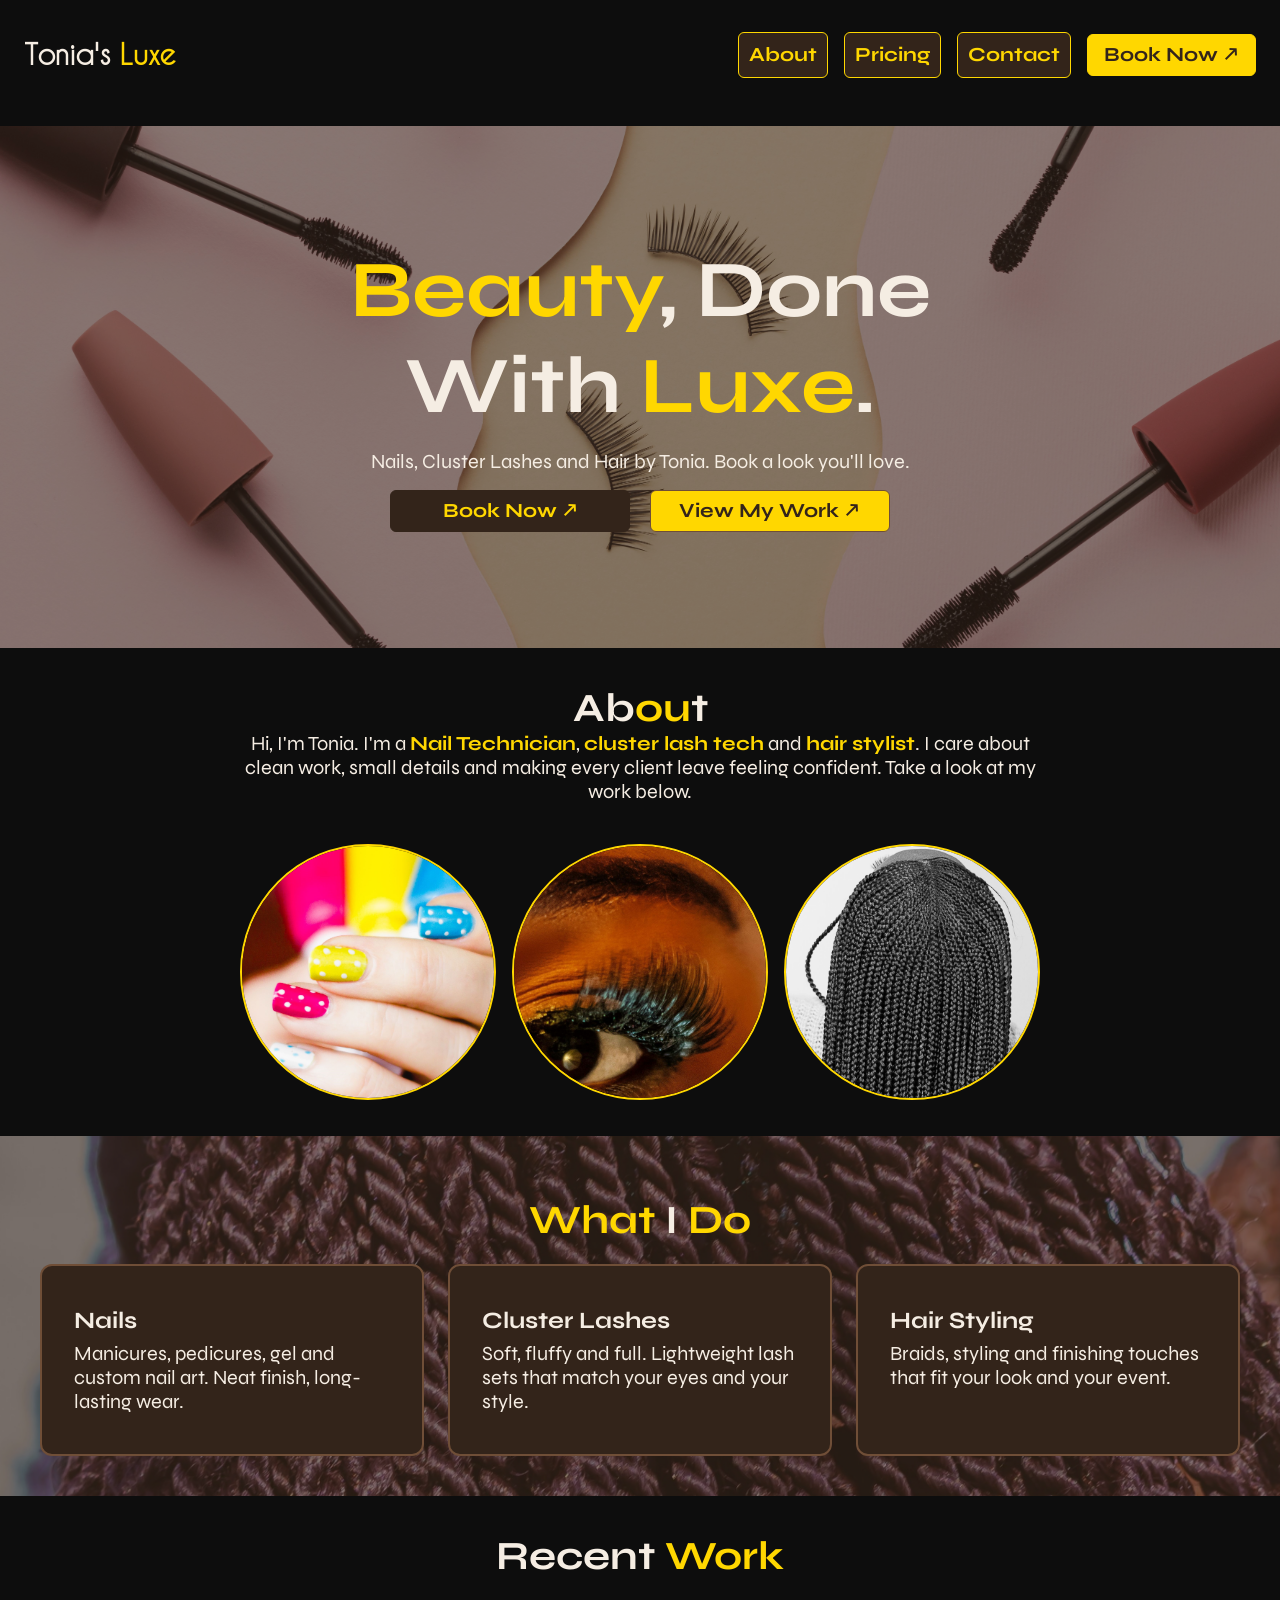
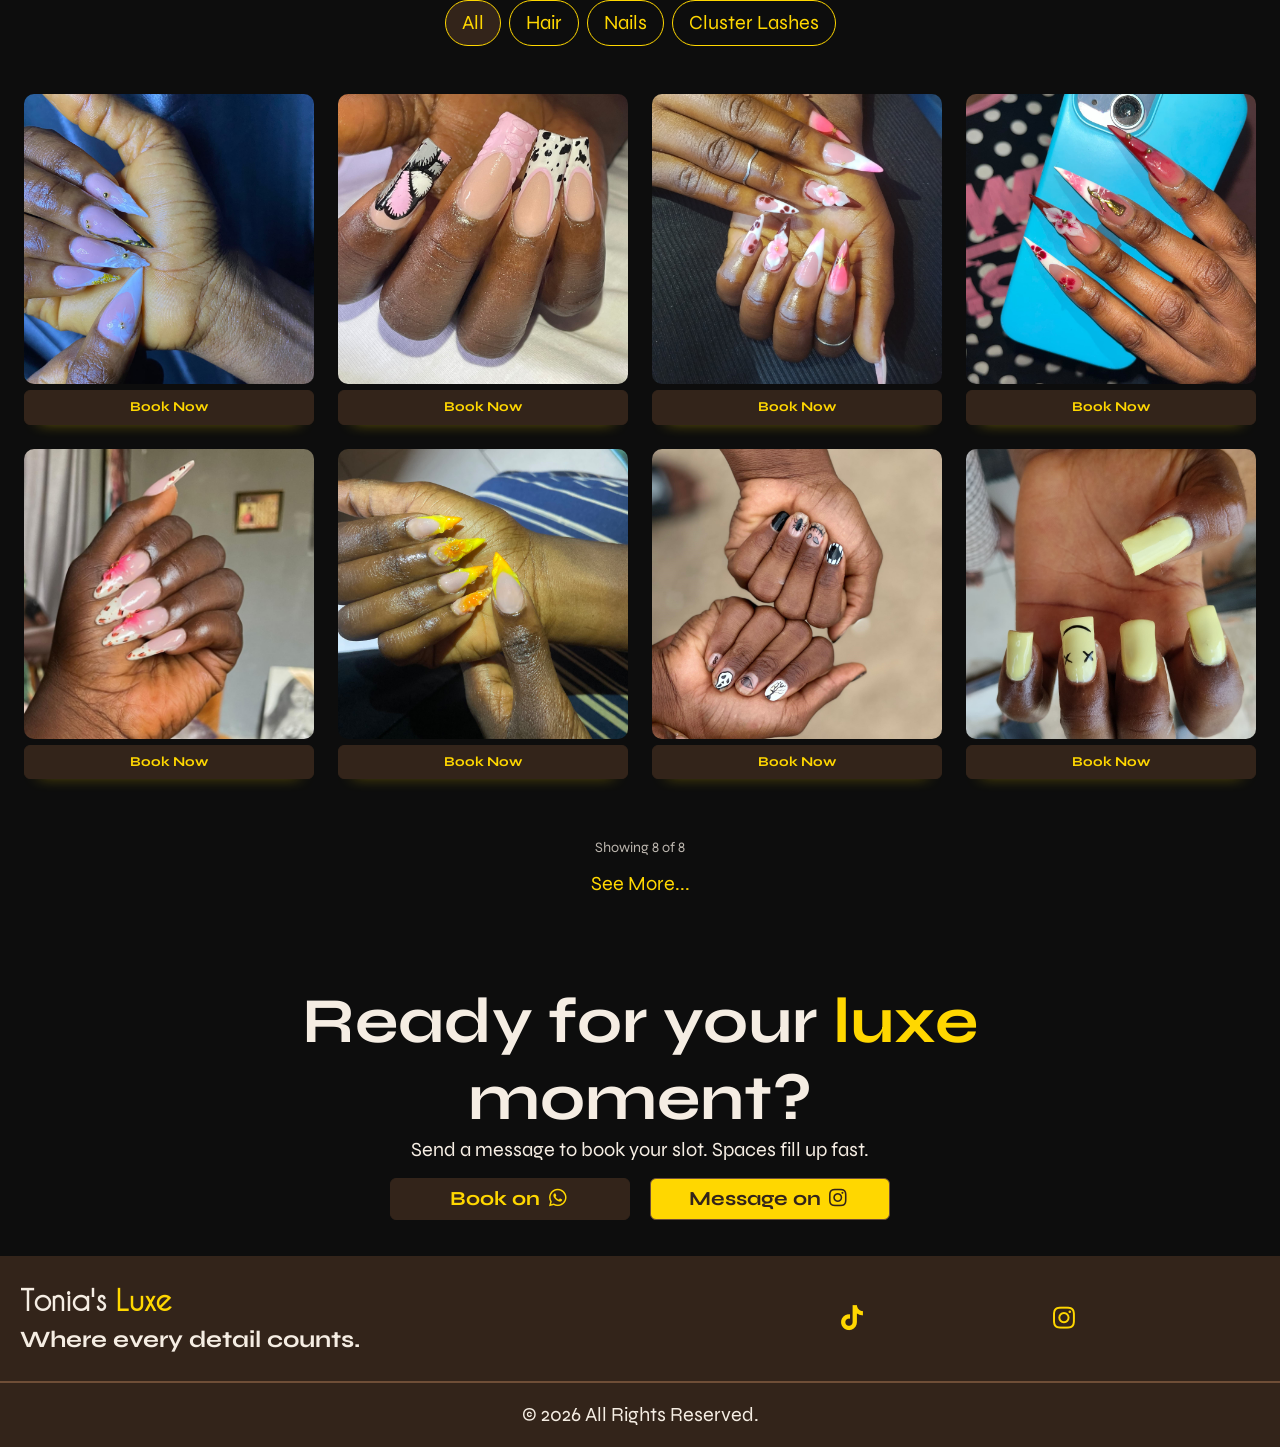
==== index.html @ 56f43c2e "initial commit" ====
<!doctype html>
<html lang="en">
  <head>
    <meta charset="UTF-8" />
    <meta name="viewport" content="width=device-width, initial-scale=1.0" />
    <meta
      name="description"
      content="Tonia's Luxe. Hair Stylist, Nail Tech and Cluster Lash Tech"
    />
    <meta
      name="keywords"
      content="Hair Salon, Nail Tech, Lash Tech, Hair Stylist"
    />
    <title>Tonia's Luxe | Home</title>
    <link rel="stylesheet" href="fontawesome/css/fontawesome.css" />
    <link rel="stylesheet" href="fontawesome/css/brands.css" />
    <link rel="stylesheet" href="fontawesome/css/solid.css" />
    <link rel="stylesheet" href="css/style.css" />
  </head>
  <body>
    <header>
      <div class="logo">
        <span class="tit">Tonia's </span><span class="gold">Luxe</span>
      </div>

      <nav id="primaryNav">
        <ul>
          <li>
            <a href="#about">About</a>
          </li>
          <li>
            <a
              href="https://wa.me/2349064681261?text=Hello%20I'd%20like%20to%20your%20pricing"
              >Pricing</a
            >
          </li>
          <li>
            <a href="#booking">Contact</a>
          </li>
        </ul>

        <div class="header-cta">
          <a
            href="https://wa.me/2349064681261?text=Hello%20I'd%20like%20to%20your%20pricing"
            class="header-btn"
            >Book Now &UpperRightArrow;</a
          >
        </div>
      </nav>

      <div class="menu">
        <button id="menuToggle">
          <i id="iconToggle" class="fa-solid fa-bars"></i>
        </button>
      </div>
    </header>

    <main>
      <section class="hero">
        <div class="wrapper">
          <h1>
            <span class="gold">Beauty</span>, Done With
            <span class="gold">Luxe</span>.
          </h1>
          <p>
            Nails, Cluster Lashes and Hair by Tonia. Book a look you'll love.
          </p>

          <div class="cta">
            <a
              href="https://wa.me/2349064681261?text=Hello%20I'd%20like%20to%20your%20pricing"
              class="btn"
              >Book Now &UpperRightArrow;</a
            >
            <a href="work.html" class="btn-2">View My Work &UpperRightArrow;</a>
          </div>
        </div>
        <!-- 
        <div class="wrapper">
          <div class="samples">
            <div class="wrapper">
              <div class="sample-grid">
                <div class="sample">
                  <img
                    src="images/pexels-locrifa-33841318-7066258-----.jpg"
                    alt=""
                  />
                </div>

                <div class="sample">
                  <img
                    src="images/proper-quality-shandis-mDUxgP2nGEI-unsplash(1)(1).jpg"
                    alt=""
                  />
                </div>

                <div class="sample">
                  <img
                    src="images/j-morgan-yWcWeMGVPjk-unsplash(1).jpg"
                    alt=""
                  />
                </div>
              </div>
            </div>
          </div> 
          
          -->
      </section>

      <section class="about" id="about">
        <div class="wrapper">
          <div class="text-center">
            <h2>Ab<span class="gold">ou</span>t</h2>
            <p>
              Hi, I'm Tonia. I'm a
              <span class="gold bold">Nail Technician</span>,
              <span class="gold bold">cluster lash tech</span> and
              <span class="gold bold">hair stylist</span>. I care about clean
              work, small details and making every client leave feeling
              confident. Take a look at my work below.
            </p>
          </div>
        </div>

        <div class="samples">
          <div class="wrapper">
            <div class="sample-grid">
              <div class="sample">
                <img
                  src="images/pexels-locrifa-33841318-7066258-----.jpg"
                  alt=""
                />
              </div>

              <div class="sample">
                <img
                  src="images/proper-quality-shandis-mDUxgP2nGEI-unsplash(1)(1).jpg"
                  alt=""
                />
              </div>

              <div class="sample">
                <img src="images/j-morgan-yWcWeMGVPjk-unsplash(1).jpg" alt="" />
              </div>
            </div>
          </div>
        </div>
      </section>

      <section class="services-section">
        <div class="wrapper">
          <div class="text-center">
            <h2>
              <span class="gold">What</span> I <span class="gold">Do</span>
            </h2>
          </div>
        </div>

        <div class="service">
          <div class="services">
            <h3>Nails</h3>
            <p>
              Manicures, pedicures, gel and custom nail art. Neat finish,
              long-lasting wear.
            </p>
          </div>

          <div class="services">
            <h3>Cluster Lashes</h3>
            <p>
              Soft, fluffy and full. Lightweight lash sets that match your eyes
              and your style.
            </p>
          </div>

          <div class="services">
            <h3>Hair Styling</h3>
            <p>
              Braids, styling and finishing touches that fit your look and your
              event.
            </p>
          </div>
        </div>
      </section>

      <section class="portfolio">
        <div class="wrapper">
          <div class="text-center">
            <h2>Recent <span class="gold">Work</span></h2>
          </div>
        </div>

        <div class="work">
          <div class="filters">
            <button class="active" data-filter="all">All</button>
            <button data-filter="hair">Hair</button>
            <button data-filter="nails">Nails</button>
            <button data-filter="lash">Cluster Lashes</button>
          </div>

          <div class="tab-grid">
            <figure data-category="hair">
              <img
                alt="clear cut nail styling"
                loading="lazy"
                src="./images/work/1.jpg"
              />
              <figcaption>
                <a
                  class="btn"
                  href="https://wa.me/2349064681261?text=Hello%20I%20want%20this%20style"
                  >Book Now</a
                >
              </figcaption>
            </figure>

            <figure data-category="nails">
              <img
                alt="image is loading"
                loading="lazy"
                src="./images/work/2.jpg"
              />
              <figcaption>
                <a
                  class="btn"
                  href="https://wa.me/2349064681261?text=Hello%20I%20want%20this%20style"
                  >Book Now</a
                >
              </figcaption>
            </figure>

            <figure data-category="lash">
              <img alt="nail tech" loading="lazy" src="./images/work/3.jpg" />
              <figcaption>
                <a
                  class="btn"
                  href="https://wa.me/2349064681261?text=Hello%20I%20want%20this%20style"
                  >Book Now</a
                >
              </figcaption>
            </figure>

            <figure data-category="hair nails">
              <img alt="nail" loading="lazy" src="./images/work/4.jpg" />
              <figcaption>
                <a
                  class="btn"
                  href="https://wa.me/2349064681261?text=Hello%20I%20want%20this%20style"
                  >Book Now</a
                >
              </figcaption>
            </figure>

            <figure data-category="hair">
              <img alt="nails" loading="lazy" src="./images/work/5.jpg" />
              <figcaption>
                <a
                  class="btn"
                  href="https://wa.me/2349064681261?text=Hello%20I%20want%20this%20style"
                  >Book Now</a
                >
              </figcaption>
            </figure>

            <figure data-category="nails">
              <img alt="nails" loading="lazy" src="./images/work/6.jpg" />
              <figcaption>
                <a
                  class="btn"
                  href="https://wa.me/2349064681261?text=Hello%20I%20want%20this%20style"
                  >Book Now</a
                >
              </figcaption>
            </figure>

            <figure data-category="lash">
              <img alt="nails" loading="lazy" src="./images/work/7.jpg" />
              <figcaption>
                <a
                  class="btn"
                  href="https://wa.me/2349064681261?text=Hello%20I%20want%20this%20style"
                  >Book Now</a
                >
              </figcaption>
            </figure>

            <figure data-category="lash nails">
              <img alt="nails" loading="lazy" src="./images/work/8.jpg" />
              <figcaption>
                <a
                  class="btn"
                  href="https://wa.me/2349064681261?text=Hello%20I%20want%20this%20style"
                  >Book Now</a
                >
              </figcaption>
            </figure>
          </div>

          <div class="wrapper">
            <div class="text-center">
              <p id="count"></p>
              <div class="header-cta">
                <a href="work.html" class="see-more">See More...</a>
              </div>
            </div>
          </div>
        </div>
      </section>

      <section class="booking" id="booking">
        <div class="wrapper">
          <div class="text-center">
            <h2>Ready for your <span class="gold">luxe</span> moment?</h2>
            <p>Send a message to book your slot. Spaces fill up fast.</p>
          </div>

          <div class="cta">
            <a
              href="https://wa.me/2349064681261?text=Hello%20I'd%20like%20to%20your%20pricing"
              class="btn"
              >Book on <i class="fa-brands fa-whatsapp"></i
            ></a>
            <a href="https://www.instagram.com/tonialuke111" class="btn-2"
              >Message on <i class="fa-brands fa-instagram"></i
            ></a>
          </div>
        </div>
      </section>
    </main>

    <footer>
      <div class="footer-div">
        <div class="footer-header">
          <div class="logo">Tonia's <span class="gold">Luxe</span></div>
          <h3>Where every detail counts.</h3>
        </div>

        <div class="socials">
          <ul>
            <li>
              <a href="https://vm.tiktok.com/ZS9UBJeCFP81C-ki1kR/">
                <i class="fa-brands fa-tiktok"></i>
              </a>
            </li>
            <li>
              <a href="https://www.instagram.com/tonialuke111">
                <i class="fa-brands fa-instagram"></i>
              </a>
            </li>
          </ul>
        </div>
      </div>

      <div class="copy">
        <p>&copy; 2026 All Rights Reserved.</p>

        <!-- <p>Built by <a href="https://brandme.com.ng">BrandME</a></p> -->
      </div>
    </footer>

    <script src="./js/main.js"></script>
  </body>
</html>
---- fontawesome/css/brands.css ----
/*!
 * Font Awesome Free 7.2.0 by @fontawesome - https://fontawesome.com
 * License - https://fontawesome.com/license/free (Icons: CC BY 4.0, Fonts: SIL OFL 1.1, Code: MIT License)
 * Copyright 2026 Fonticons, Inc.
 */
:root, :host {
  --fa-family-brands: 'Font Awesome 7 Brands';
  --fa-font-brands: normal 400 1em/1 var(--fa-family-brands);
}

@font-face {
  font-family: "Font Awesome 7 Brands";
  font-style: normal;
  font-weight: 400;
  font-display: block;
  src: url("../webfonts/fa-brands-400.woff2");
}
.fab,
.fa-brands,
.fa-classic.fa-brands {
  --fa-family: var(--fa-family-brands);
  --fa-style: 400;
}

.fa-firefox-browser {
  --fa: "\e007";
}

.fa-ideal {
  --fa: "\e013";
}

.fa-microblog {
  --fa: "\e01a";
}

.fa-square-pied-piper {
  --fa: "\e01e";
}

.fa-pied-piper-square {
  --fa: "\e01e";
}

.fa-unity {
  --fa: "\e049";
}

.fa-dailymotion {
  --fa: "\e052";
}

.fa-square-instagram {
  --fa: "\e055";
}

.fa-instagram-square {
  --fa: "\e055";
}

.fa-mixer {
  --fa: "\e056";
}

.fa-shopify {
  --fa: "\e057";
}

.fa-deezer {
  --fa: "\e077";
}

.fa-edge-legacy {
  --fa: "\e078";
}

.fa-google-pay {
  --fa: "\e079";
}

.fa-rust {
  --fa: "\e07a";
}

.fa-tiktok {
  --fa: "\e07b";
}

.fa-unsplash {
  --fa: "\e07c";
}

.fa-cloudflare {
  --fa: "\e07d";
}

.fa-guilded {
  --fa: "\e07e";
}

.fa-hive {
  --fa: "\e07f";
}

.fa-42-group {
  --fa: "\e080";
}

.fa-innosoft {
  --fa: "\e080";
}

.fa-instalod {
  --fa: "\e081";
}

.fa-octopus-deploy {
  --fa: "\e082";
}

.fa-perbyte {
  --fa: "\e083";
}

.fa-uncharted {
  --fa: "\e084";
}

.fa-watchman-monitoring {
  --fa: "\e087";
}

.fa-wodu {
  --fa: "\e088";
}

.fa-wirsindhandwerk {
  --fa: "\e2d0";
}

.fa-wsh {
  --fa: "\e2d0";
}

.fa-bots {
  --fa: "\e340";
}

.fa-cmplid {
  --fa: "\e360";
}

.fa-bilibili {
  --fa: "\e3d9";
}

.fa-golang {
  --fa: "\e40f";
}

.fa-pix {
  --fa: "\e43a";
}

.fa-sitrox {
  --fa: "\e44a";
}

.fa-hashnode {
  --fa: "\e499";
}

.fa-meta {
  --fa: "\e49b";
}

.fa-padlet {
  --fa: "\e4a0";
}

.fa-nfc-directional {
  --fa: "\e530";
}

.fa-nfc-symbol {
  --fa: "\e531";
}

.fa-screenpal {
  --fa: "\e570";
}

.fa-space-awesome {
  --fa: "\e5ac";
}

.fa-square-font-awesome {
  --fa: "\e5ad";
}

.fa-square-gitlab {
  --fa: "\e5ae";
}

.fa-gitlab-square {
  --fa: "\e5ae";
}

.fa-odysee {
  --fa: "\e5c6";
}

.fa-stubber {
  --fa: "\e5c7";
}

.fa-debian {
  --fa: "\e60b";
}

.fa-shoelace {
  --fa: "\e60c";
}

.fa-threads {
  --fa: "\e618";
}

.fa-square-threads {
  --fa: "\e619";
}

.fa-square-x-twitter {
  --fa: "\e61a";
}

.fa-x-twitter {
  --fa: "\e61b";
}

.fa-opensuse {
  --fa: "\e62b";
}

.fa-letterboxd {
  --fa: "\e62d";
}

.fa-square-letterboxd {
  --fa: "\e62e";
}

.fa-mintbit {
  --fa: "\e62f";
}

.fa-google-scholar {
  --fa: "\e63b";
}

.fa-brave {
  --fa: "\e63c";
}

.fa-brave-reverse {
  --fa: "\e63d";
}

.fa-pixiv {
  --fa: "\e640";
}

.fa-upwork {
  --fa: "\e641";
}

.fa-webflow {
  --fa: "\e65c";
}

.fa-signal-messenger {
  --fa: "\e663";
}

.fa-bluesky {
  --fa: "\e671";
}

.fa-jxl {
  --fa: "\e67b";
}

.fa-square-upwork {
  --fa: "\e67c";
}

.fa-web-awesome {
  --fa: "\e682";
}

.fa-square-web-awesome {
  --fa: "\e683";
}

.fa-square-web-awesome-stroke {
  --fa: "\e684";
}

.fa-dart-lang {
  --fa: "\e693";
}

.fa-flutter {
  --fa: "\e694";
}

.fa-files-pinwheel {
  --fa: "\e69f";
}

.fa-css {
  --fa: "\e6a2";
}

.fa-square-bluesky {
  --fa: "\e6a3";
}

.fa-openai {
  --fa: "\e7cf";
}

.fa-square-linkedin {
  --fa: "\e7d0";
}

.fa-cash-app {
  --fa: "\e7d4";
}

.fa-disqus {
  --fa: "\e7d5";
}

.fa-eleventy {
  --fa: "\e7d6";
}

.fa-11ty {
  --fa: "\e7d6";
}

.fa-kakao-talk {
  --fa: "\e7d7";
}

.fa-linktree {
  --fa: "\e7d8";
}

.fa-notion {
  --fa: "\e7d9";
}

.fa-pandora {
  --fa: "\e7da";
}

.fa-pixelfed {
  --fa: "\e7db";
}

.fa-tidal {
  --fa: "\e7dc";
}

.fa-vsco {
  --fa: "\e7dd";
}

.fa-w3c {
  --fa: "\e7de";
}

.fa-lumon {
  --fa: "\e7e2";
}

.fa-lumon-drop {
  --fa: "\e7e3";
}

.fa-square-figma {
  --fa: "\e7e4";
}

.fa-tex {
  --fa: "\e7ff";
}

.fa-duolingo {
  --fa: "\e812";
}

.fa-supportnow {
  --fa: "\e833";
}

.fa-tor-browser {
  --fa: "\e838";
}

.fa-typescript {
  --fa: "\e840";
}

.fa-square-deskpro {
  --fa: "\e844";
}

.fa-circle-zulip {
  --fa: "\e851";
}

.fa-julia {
  --fa: "\e852";
}

.fa-zulip {
  --fa: "\e853";
}

.fa-unison {
  --fa: "\e854";
}

.fa-board-game-geek {
  --fa: "\e855";
}

.fa-bgg {
  --fa: "\e855";
}

.fa-ko-fi {
  --fa: "\e856";
}

.fa-kubernetes {
  --fa: "\e857";
}

.fa-postgresql {
  --fa: "\e858";
}

.fa-scaleway {
  --fa: "\e859";
}

.fa-venmo {
  --fa: "\e85a";
}

.fa-venmo-v {
  --fa: "\e85b";
}

.fa-unreal-engine {
  --fa: "\e85c";
}

.fa-globaleaks {
  --fa: "\e85d";
}

.fa-solana {
  --fa: "\e85e";
}

.fa-threema {
  --fa: "\e85f";
}

.fa-forgejo {
  --fa: "\e860";
}

.fa-claude {
  --fa: "\e861";
}

.fa-gitee {
  --fa: "\e863";
}

.fa-xmpp {
  --fa: "\e864";
}

.fa-fediverse {
  --fa: "\e865";
}

.fa-tailwind-css {
  --fa: "\e866";
}

.fa-arch-linux {
  --fa: "\e867";
}

.fa-svelte {
  --fa: "\e868";
}

.fa-hugging-face {
  --fa: "\e869";
}

.fa-leetcode {
  --fa: "\e86a";
}

.fa-openstreetmap {
  --fa: "\e86b";
}

.fa-ultralytics {
  --fa: "\e86d";
}

.fa-ultralytics-hub {
  --fa: "\e86e";
}

.fa-ultralytics-yolo {
  --fa: "\e86f";
}

.fa-obsidian {
  --fa: "\e879";
}

.fa-zoom {
  --fa: "\e87b";
}

.fa-vim {
  --fa: "\e88a";
}

.fa-symfonycasts {
  --fa: "\e8ab";
}

.fa-square-twitter {
  --fa: "\f081";
}

.fa-twitter-square {
  --fa: "\f081";
}

.fa-square-facebook {
  --fa: "\f082";
}

.fa-facebook-square {
  --fa: "\f082";
}

.fa-linkedin {
  --fa: "\f08c";
}

.fa-square-github {
  --fa: "\f092";
}

.fa-github-square {
  --fa: "\f092";
}

.fa-twitter {
  --fa: "\f099";
}

.fa-facebook {
  --fa: "\f09a";
}

.fa-github {
  --fa: "\f09b";
}

.fa-pinterest {
  --fa: "\f0d2";
}

.fa-square-pinterest {
  --fa: "\f0d3";
}

.fa-pinterest-square {
  --fa: "\f0d3";
}

.fa-square-google-plus {
  --fa: "\f0d4";
}

.fa-google-plus-square {
  --fa: "\f0d4";
}

.fa-google-plus-g {
  --fa: "\f0d5";
}

.fa-linkedin-in {
  --fa: "\f0e1";
}

.fa-github-alt {
  --fa: "\f113";
}

.fa-maxcdn {
  --fa: "\f136";
}

.fa-html5 {
  --fa: "\f13b";
}

.fa-css3 {
  --fa: "\f13c";
}

.fa-btc {
  --fa: "\f15a";
}

.fa-youtube {
  --fa: "\f167";
}

.fa-xing {
  --fa: "\f168";
}

.fa-square-xing {
  --fa: "\f169";
}

.fa-xing-square {
  --fa: "\f169";
}

.fa-dropbox {
  --fa: "\f16b";
}

.fa-stack-overflow {
  --fa: "\f16c";
}

.fa-instagram {
  --fa: "\f16d";
}

.fa-flickr {
  --fa: "\f16e";
}

.fa-adn {
  --fa: "\f170";
}

.fa-bitbucket {
  --fa: "\f171";
}

.fa-tumblr {
  --fa: "\f173";
}

.fa-square-tumblr {
  --fa: "\f174";
}

.fa-tumblr-square {
  --fa: "\f174";
}

.fa-apple {
  --fa: "\f179";
}

.fa-windows {
  --fa: "\f17a";
}

.fa-android {
  --fa: "\f17b";
}

.fa-linux {
  --fa: "\f17c";
}

.fa-dribbble {
  --fa: "\f17d";
}

.fa-skype {
  --fa: "\f17e";
}

.fa-foursquare {
  --fa: "\f180";
}

.fa-trello {
  --fa: "\f181";
}

.fa-gratipay {
  --fa: "\f184";
}

.fa-vk {
  --fa: "\f189";
}

.fa-weibo {
  --fa: "\f18a";
}

.fa-renren {
  --fa: "\f18b";
}

.fa-pagelines {
  --fa: "\f18c";
}

.fa-stack-exchange {
  --fa: "\f18d";
}

.fa-square-vimeo {
  --fa: "\f194";
}

.fa-vimeo-square {
  --fa: "\f194";
}

.fa-slack {
  --fa: "\f198";
}

.fa-slack-hash {
  --fa: "\f198";
}

.fa-wordpress {
  --fa: "\f19a";
}

.fa-openid {
  --fa: "\f19b";
}

.fa-yahoo {
  --fa: "\f19e";
}

.fa-google {
  --fa: "\f1a0";
}

.fa-reddit {
  --fa: "\f1a1";
}

.fa-square-reddit {
  --fa: "\f1a2";
}

.fa-reddit-square {
  --fa: "\f1a2";
}

.fa-stumbleupon-circle {
  --fa: "\f1a3";
}

.fa-stumbleupon {
  --fa: "\f1a4";
}

.fa-delicious {
  --fa: "\f1a5";
}

.fa-digg {
  --fa: "\f1a6";
}

.fa-pied-piper-pp {
  --fa: "\f1a7";
}

.fa-pied-piper-alt {
  --fa: "\f1a8";
}

.fa-drupal {
  --fa: "\f1a9";
}

.fa-joomla {
  --fa: "\f1aa";
}

.fa-behance {
  --fa: "\f1b4";
}

.fa-square-behance {
  --fa: "\f1b5";
}

.fa-behance-square {
  --fa: "\f1b5";
}

.fa-steam {
  --fa: "\f1b6";
}

.fa-square-steam {
  --fa: "\f1b7";
}

.fa-steam-square {
  --fa: "\f1b7";
}

.fa-spotify {
  --fa: "\f1bc";
}

.fa-deviantart {
  --fa: "\f1bd";
}

.fa-soundcloud {
  --fa: "\f1be";
}

.fa-vine {
  --fa: "\f1ca";
}

.fa-codepen {
  --fa: "\f1cb";
}

.fa-jsfiddle {
  --fa: "\f1cc";
}

.fa-rebel {
  --fa: "\f1d0";
}

.fa-empire {
  --fa: "\f1d1";
}

.fa-square-git {
  --fa: "\f1d2";
}

.fa-git-square {
  --fa: "\f1d2";
}

.fa-git {
  --fa: "\f1d3";
}

.fa-hacker-news {
  --fa: "\f1d4";
}

.fa-tencent-weibo {
  --fa: "\f1d5";
}

.fa-qq {
  --fa: "\f1d6";
}

.fa-weixin {
  --fa: "\f1d7";
}

.fa-slideshare {
  --fa: "\f1e7";
}

.fa-twitch {
  --fa: "\f1e8";
}

.fa-yelp {
  --fa: "\f1e9";
}

.fa-paypal {
  --fa: "\f1ed";
}

.fa-google-wallet {
  --fa: "\f1ee";
}

.fa-cc-visa {
  --fa: "\f1f0";
}

.fa-cc-mastercard {
  --fa: "\f1f1";
}

.fa-cc-discover {
  --fa: "\f1f2";
}

.fa-cc-amex {
  --fa: "\f1f3";
}

.fa-cc-paypal {
  --fa: "\f1f4";
}

.fa-cc-stripe {
  --fa: "\f1f5";
}

.fa-lastfm {
  --fa: "\f202";
}

.fa-square-lastfm {
  --fa: "\f203";
}

.fa-lastfm-square {
  --fa: "\f203";
}

.fa-ioxhost {
  --fa: "\f208";
}

.fa-angellist {
  --fa: "\f209";
}

.fa-buysellads {
  --fa: "\f20d";
}

.fa-connectdevelop {
  --fa: "\f20e";
}

.fa-dashcube {
  --fa: "\f210";
}

.fa-forumbee {
  --fa: "\f211";
}

.fa-leanpub {
  --fa: "\f212";
}

.fa-sellsy {
  --fa: "\f213";
}

.fa-shirtsinbulk {
  --fa: "\f214";
}

.fa-simplybuilt {
  --fa: "\f215";
}

.fa-skyatlas {
  --fa: "\f216";
}

.fa-pinterest-p {
  --fa: "\f231";
}

.fa-whatsapp {
  --fa: "\f232";
}

.fa-viacoin {
  --fa: "\f237";
}

.fa-medium {
  --fa: "\f23a";
}

.fa-medium-m {
  --fa: "\f23a";
}

.fa-y-combinator {
  --fa: "\f23b";
}

.fa-optin-monster {
  --fa: "\f23c";
}

.fa-opencart {
  --fa: "\f23d";
}

.fa-expeditedssl {
  --fa: "\f23e";
}

.fa-cc-jcb {
  --fa: "\f24b";
}

.fa-cc-diners-club {
  --fa: "\f24c";
}

.fa-creative-commons {
  --fa: "\f25e";
}

.fa-gg {
  --fa: "\f260";
}

.fa-gg-circle {
  --fa: "\f261";
}

.fa-odnoklassniki {
  --fa: "\f263";
}

.fa-square-odnoklassniki {
  --fa: "\f264";
}

.fa-odnoklassniki-square {
  --fa: "\f264";
}

.fa-get-pocket {
  --fa: "\f265";
}

.fa-wikipedia-w {
  --fa: "\f266";
}

.fa-safari {
  --fa: "\f267";
}

.fa-chrome {
  --fa: "\f268";
}

.fa-firefox {
  --fa: "\f269";
}

.fa-opera {
  --fa: "\f26a";
}

.fa-internet-explorer {
  --fa: "\f26b";
}

.fa-contao {
  --fa: "\f26d";
}

.fa-500px {
  --fa: "\f26e";
}

.fa-amazon {
  --fa: "\f270";
}

.fa-houzz {
  --fa: "\f27c";
}

.fa-vimeo-v {
  --fa: "\f27d";
}

.fa-black-tie {
  --fa: "\f27e";
}

.fa-fonticons {
  --fa: "\f280";
}

.fa-reddit-alien {
  --fa: "\f281";
}

.fa-edge {
  --fa: "\f282";
}

.fa-codiepie {
  --fa: "\f284";
}

.fa-modx {
  --fa: "\f285";
}

.fa-fort-awesome {
  --fa: "\f286";
}

.fa-usb {
  --fa: "\f287";
}

.fa-product-hunt {
  --fa: "\f288";
}

.fa-mixcloud {
  --fa: "\f289";
}

.fa-scribd {
  --fa: "\f28a";
}

.fa-bluetooth {
  --fa: "\f293";
}

.fa-bluetooth-b {
  --fa: "\f294";
}

.fa-gitlab {
  --fa: "\f296";
}

.fa-wpbeginner {
  --fa: "\f297";
}

.fa-wpforms {
  --fa: "\f298";
}

.fa-envira {
  --fa: "\f299";
}

.fa-glide {
  --fa: "\f2a5";
}

.fa-glide-g {
  --fa: "\f2a6";
}

.fa-viadeo {
  --fa: "\f2a9";
}

.fa-square-viadeo {
  --fa: "\f2aa";
}

.fa-viadeo-square {
  --fa: "\f2aa";
}

.fa-snapchat {
  --fa: "\f2ab";
}

.fa-snapchat-ghost {
  --fa: "\f2ab";
}

.fa-square-snapchat {
  --fa: "\f2ad";
}

.fa-snapchat-square {
  --fa: "\f2ad";
}

.fa-pied-piper {
  --fa: "\f2ae";
}

.fa-first-order {
  --fa: "\f2b0";
}

.fa-yoast {
  --fa: "\f2b1";
}

.fa-themeisle {
  --fa: "\f2b2";
}

.fa-google-plus {
  --fa: "\f2b3";
}

.fa-font-awesome {
  --fa: "\f2b4";
}

.fa-font-awesome-flag {
  --fa: "\f2b4";
}

.fa-font-awesome-logo-full {
  --fa: "\f2b4";
}

.fa-linode {
  --fa: "\f2b8";
}

.fa-quora {
  --fa: "\f2c4";
}

.fa-free-code-camp {
  --fa: "\f2c5";
}

.fa-telegram {
  --fa: "\f2c6";
}

.fa-telegram-plane {
  --fa: "\f2c6";
}

.fa-bandcamp {
  --fa: "\f2d5";
}

.fa-grav {
  --fa: "\f2d6";
}

.fa-etsy {
  --fa: "\f2d7";
}

.fa-imdb {
  --fa: "\f2d8";
}

.fa-ravelry {
  --fa: "\f2d9";
}

.fa-sellcast {
  --fa: "\f2da";
}

.fa-superpowers {
  --fa: "\f2dd";
}

.fa-wpexplorer {
  --fa: "\f2de";
}

.fa-meetup {
  --fa: "\f2e0";
}

.fa-square-font-awesome-stroke {
  --fa: "\f35c";
}

.fa-font-awesome-alt {
  --fa: "\f35c";
}

.fa-accessible-icon {
  --fa: "\f368";
}

.fa-accusoft {
  --fa: "\f369";
}

.fa-adversal {
  --fa: "\f36a";
}

.fa-affiliatetheme {
  --fa: "\f36b";
}

.fa-algolia {
  --fa: "\f36c";
}

.fa-amilia {
  --fa: "\f36d";
}

.fa-angrycreative {
  --fa: "\f36e";
}

.fa-app-store {
  --fa: "\f36f";
}

.fa-app-store-ios {
  --fa: "\f370";
}

.fa-apper {
  --fa: "\f371";
}

.fa-asymmetrik {
  --fa: "\f372";
}

.fa-audible {
  --fa: "\f373";
}

.fa-avianex {
  --fa: "\f374";
}

.fa-aws {
  --fa: "\f375";
}

.fa-bimobject {
  --fa: "\f378";
}

.fa-bitcoin {
  --fa: "\f379";
}

.fa-bity {
  --fa: "\f37a";
}

.fa-blackberry {
  --fa: "\f37b";
}

.fa-blogger {
  --fa: "\f37c";
}

.fa-blogger-b {
  --fa: "\f37d";
}

.fa-buromobelexperte {
  --fa: "\f37f";
}

.fa-centercode {
  --fa: "\f380";
}

.fa-cloudscale {
  --fa: "\f383";
}

.fa-cloudsmith {
  --fa: "\f384";
}

.fa-cloudversify {
  --fa: "\f385";
}

.fa-cpanel {
  --fa: "\f388";
}

.fa-css3-alt {
  --fa: "\f38b";
}

.fa-cuttlefish {
  --fa: "\f38c";
}

.fa-d-and-d {
  --fa: "\f38d";
}

.fa-deploydog {
  --fa: "\f38e";
}

.fa-deskpro {
  --fa: "\f38f";
}

.fa-digital-ocean {
  --fa: "\f391";
}

.fa-discord {
  --fa: "\f392";
}

.fa-discourse {
  --fa: "\f393";
}

.fa-dochub {
  --fa: "\f394";
}

.fa-docker {
  --fa: "\f395";
}

.fa-draft2digital {
  --fa: "\f396";
}

.fa-square-dribbble {
  --fa: "\f397";
}

.fa-dribbble-square {
  --fa: "\f397";
}

.fa-dyalog {
  --fa: "\f399";
}

.fa-earlybirds {
  --fa: "\f39a";
}

.fa-erlang {
  --fa: "\f39d";
}

.fa-facebook-f {
  --fa: "\f39e";
}

.fa-facebook-messenger {
  --fa: "\f39f";
}

.fa-firstdraft {
  --fa: "\f3a1";
}

.fa-fonticons-fi {
  --fa: "\f3a2";
}

.fa-fort-awesome-alt {
  --fa: "\f3a3";
}

.fa-freebsd {
  --fa: "\f3a4";
}

.fa-gitkraken {
  --fa: "\f3a6";
}

.fa-gofore {
  --fa: "\f3a7";
}

.fa-goodreads {
  --fa: "\f3a8";
}

.fa-goodreads-g {
  --fa: "\f3a9";
}

.fa-google-drive {
  --fa: "\f3aa";
}

.fa-google-play {
  --fa: "\f3ab";
}

.fa-gripfire {
  --fa: "\f3ac";
}

.fa-grunt {
  --fa: "\f3ad";
}

.fa-gulp {
  --fa: "\f3ae";
}

.fa-square-hacker-news {
  --fa: "\f3af";
}

.fa-hacker-news-square {
  --fa: "\f3af";
}

.fa-hire-a-helper {
  --fa: "\f3b0";
}

.fa-hotjar {
  --fa: "\f3b1";
}

.fa-hubspot {
  --fa: "\f3b2";
}

.fa-itunes {
  --fa: "\f3b4";
}

.fa-itunes-note {
  --fa: "\f3b5";
}

.fa-jenkins {
  --fa: "\f3b6";
}

.fa-joget {
  --fa: "\f3b7";
}

.fa-js {
  --fa: "\f3b8";
}

.fa-square-js {
  --fa: "\f3b9";
}

.fa-js-square {
  --fa: "\f3b9";
}

.fa-keycdn {
  --fa: "\f3ba";
}

.fa-kickstarter {
  --fa: "\f3bb";
}

.fa-square-kickstarter {
  --fa: "\f3bb";
}

.fa-kickstarter-k {
  --fa: "\f3bc";
}

.fa-laravel {
  --fa: "\f3bd";
}

.fa-line {
  --fa: "\f3c0";
}

.fa-lyft {
  --fa: "\f3c3";
}

.fa-magento {
  --fa: "\f3c4";
}

.fa-medapps {
  --fa: "\f3c6";
}

.fa-medrt {
  --fa: "\f3c8";
}

.fa-microsoft {
  --fa: "\f3ca";
}

.fa-mix {
  --fa: "\f3cb";
}

.fa-mizuni {
  --fa: "\f3cc";
}

.fa-monero {
  --fa: "\f3d0";
}

.fa-napster {
  --fa: "\f3d2";
}

.fa-node-js {
  --fa: "\f3d3";
}

.fa-npm {
  --fa: "\f3d4";
}

.fa-ns8 {
  --fa: "\f3d5";
}

.fa-nutritionix {
  --fa: "\f3d6";
}

.fa-page4 {
  --fa: "\f3d7";
}

.fa-palfed {
  --fa: "\f3d8";
}

.fa-patreon {
  --fa: "\f3d9";
}

.fa-periscope {
  --fa: "\f3da";
}

.fa-phabricator {
  --fa: "\f3db";
}

.fa-phoenix-framework {
  --fa: "\f3dc";
}

.fa-playstation {
  --fa: "\f3df";
}

.fa-pushed {
  --fa: "\f3e1";
}

.fa-python {
  --fa: "\f3e2";
}

.fa-red-river {
  --fa: "\f3e3";
}

.fa-wpressr {
  --fa: "\f3e4";
}

.fa-rendact {
  --fa: "\f3e4";
}

.fa-replyd {
  --fa: "\f3e6";
}

.fa-resolving {
  --fa: "\f3e7";
}

.fa-rocketchat {
  --fa: "\f3e8";
}

.fa-rockrms {
  --fa: "\f3e9";
}

.fa-schlix {
  --fa: "\f3ea";
}

.fa-searchengin {
  --fa: "\f3eb";
}

.fa-servicestack {
  --fa: "\f3ec";
}

.fa-sistrix {
  --fa: "\f3ee";
}

.fa-speakap {
  --fa: "\f3f3";
}

.fa-staylinked {
  --fa: "\f3f5";
}

.fa-steam-symbol {
  --fa: "\f3f6";
}

.fa-sticker-mule {
  --fa: "\f3f7";
}

.fa-studiovinari {
  --fa: "\f3f8";
}

.fa-supple {
  --fa: "\f3f9";
}

.fa-uber {
  --fa: "\f402";
}

.fa-uikit {
  --fa: "\f403";
}

.fa-uniregistry {
  --fa: "\f404";
}

.fa-untappd {
  --fa: "\f405";
}

.fa-ussunnah {
  --fa: "\f407";
}

.fa-vaadin {
  --fa: "\f408";
}

.fa-viber {
  --fa: "\f409";
}

.fa-vimeo {
  --fa: "\f40a";
}

.fa-vnv {
  --fa: "\f40b";
}

.fa-square-whatsapp {
  --fa: "\f40c";
}

.fa-whatsapp-square {
  --fa: "\f40c";
}

.fa-whmcs {
  --fa: "\f40d";
}

.fa-wordpress-simple {
  --fa: "\f411";
}

.fa-xbox {
  --fa: "\f412";
}

.fa-yandex {
  --fa: "\f413";
}

.fa-yandex-international {
  --fa: "\f414";
}

.fa-apple-pay {
  --fa: "\f415";
}

.fa-cc-apple-pay {
  --fa: "\f416";
}

.fa-fly {
  --fa: "\f417";
}

.fa-node {
  --fa: "\f419";
}

.fa-osi {
  --fa: "\f41a";
}

.fa-react {
  --fa: "\f41b";
}

.fa-autoprefixer {
  --fa: "\f41c";
}

.fa-less {
  --fa: "\f41d";
}

.fa-sass {
  --fa: "\f41e";
}

.fa-vuejs {
  --fa: "\f41f";
}

.fa-angular {
  --fa: "\f420";
}

.fa-aviato {
  --fa: "\f421";
}

.fa-ember {
  --fa: "\f423";
}

.fa-gitter {
  --fa: "\f426";
}

.fa-hooli {
  --fa: "\f427";
}

.fa-strava {
  --fa: "\f428";
}

.fa-stripe {
  --fa: "\f429";
}

.fa-stripe-s {
  --fa: "\f42a";
}

.fa-typo3 {
  --fa: "\f42b";
}

.fa-amazon-pay {
  --fa: "\f42c";
}

.fa-cc-amazon-pay {
  --fa: "\f42d";
}

.fa-ethereum {
  --fa: "\f42e";
}

.fa-korvue {
  --fa: "\f42f";
}

.fa-elementor {
  --fa: "\f430";
}

.fa-square-youtube {
  --fa: "\f431";
}

.fa-youtube-square {
  --fa: "\f431";
}

.fa-flipboard {
  --fa: "\f44d";
}

.fa-hips {
  --fa: "\f452";
}

.fa-php {
  --fa: "\f457";
}

.fa-quinscape {
  --fa: "\f459";
}

.fa-readme {
  --fa: "\f4d5";
}

.fa-java {
  --fa: "\f4e4";
}

.fa-pied-piper-hat {
  --fa: "\f4e5";
}

.fa-creative-commons-by {
  --fa: "\f4e7";
}

.fa-creative-commons-nc {
  --fa: "\f4e8";
}

.fa-creative-commons-nc-eu {
  --fa: "\f4e9";
}

.fa-creative-commons-nc-jp {
  --fa: "\f4ea";
}

.fa-creative-commons-nd {
  --fa: "\f4eb";
}

.fa-creative-commons-pd {
  --fa: "\f4ec";
}

.fa-creative-commons-pd-alt {
  --fa: "\f4ed";
}

.fa-creative-commons-remix {
  --fa: "\f4ee";
}

.fa-creative-commons-sa {
  --fa: "\f4ef";
}

.fa-creative-commons-sampling {
  --fa: "\f4f0";
}

.fa-creative-commons-sampling-plus {
  --fa: "\f4f1";
}

.fa-creative-commons-share {
  --fa: "\f4f2";
}

.fa-creative-commons-zero {
  --fa: "\f4f3";
}

.fa-ebay {
  --fa: "\f4f4";
}

.fa-keybase {
  --fa: "\f4f5";
}

.fa-mastodon {
  --fa: "\f4f6";
}

.fa-r-project {
  --fa: "\f4f7";
}

.fa-researchgate {
  --fa: "\f4f8";
}

.fa-teamspeak {
  --fa: "\f4f9";
}

.fa-first-order-alt {
  --fa: "\f50a";
}

.fa-fulcrum {
  --fa: "\f50b";
}

.fa-galactic-republic {
  --fa: "\f50c";
}

.fa-galactic-senate {
  --fa: "\f50d";
}

.fa-jedi-order {
  --fa: "\f50e";
}

.fa-mandalorian {
  --fa: "\f50f";
}

.fa-old-republic {
  --fa: "\f510";
}

.fa-phoenix-squadron {
  --fa: "\f511";
}

.fa-sith {
  --fa: "\f512";
}

.fa-trade-federation {
  --fa: "\f513";
}

.fa-wolf-pack-battalion {
  --fa: "\f514";
}

.fa-hornbill {
  --fa: "\f592";
}

.fa-mailchimp {
  --fa: "\f59e";
}

.fa-megaport {
  --fa: "\f5a3";
}

.fa-nimblr {
  --fa: "\f5a8";
}

.fa-rev {
  --fa: "\f5b2";
}

.fa-shopware {
  --fa: "\f5b5";
}

.fa-squarespace {
  --fa: "\f5be";
}

.fa-themeco {
  --fa: "\f5c6";
}

.fa-weebly {
  --fa: "\f5cc";
}

.fa-wix {
  --fa: "\f5cf";
}

.fa-ello {
  --fa: "\f5f1";
}

.fa-hackerrank {
  --fa: "\f5f7";
}

.fa-kaggle {
  --fa: "\f5fa";
}

.fa-markdown {
  --fa: "\f60f";
}

.fa-neos {
  --fa: "\f612";
}

.fa-zhihu {
  --fa: "\f63f";
}

.fa-alipay {
  --fa: "\f642";
}

.fa-the-red-yeti {
  --fa: "\f69d";
}

.fa-critical-role {
  --fa: "\f6c9";
}

.fa-d-and-d-beyond {
  --fa: "\f6ca";
}

.fa-dev {
  --fa: "\f6cc";
}

.fa-fantasy-flight-games {
  --fa: "\f6dc";
}

.fa-wizards-of-the-coast {
  --fa: "\f730";
}

.fa-think-peaks {
  --fa: "\f731";
}

.fa-reacteurope {
  --fa: "\f75d";
}

.fa-artstation {
  --fa: "\f77a";
}

.fa-atlassian {
  --fa: "\f77b";
}

.fa-canadian-maple-leaf {
  --fa: "\f785";
}

.fa-centos {
  --fa: "\f789";
}

.fa-confluence {
  --fa: "\f78d";
}

.fa-dhl {
  --fa: "\f790";
}

.fa-diaspora {
  --fa: "\f791";
}

.fa-fedex {
  --fa: "\f797";
}

.fa-fedora {
  --fa: "\f798";
}

.fa-figma {
  --fa: "\f799";
}

.fa-intercom {
  --fa: "\f7af";
}

.fa-invision {
  --fa: "\f7b0";
}

.fa-jira {
  --fa: "\f7b1";
}

.fa-mendeley {
  --fa: "\f7b3";
}

.fa-raspberry-pi {
  --fa: "\f7bb";
}

.fa-redhat {
  --fa: "\f7bc";
}

.fa-sketch {
  --fa: "\f7c6";
}

.fa-sourcetree {
  --fa: "\f7d3";
}

.fa-suse {
  --fa: "\f7d6";
}

.fa-ubuntu {
  --fa: "\f7df";
}

.fa-ups {
  --fa: "\f7e0";
}

.fa-usps {
  --fa: "\f7e1";
}

.fa-yarn {
  --fa: "\f7e3";
}

.fa-airbnb {
  --fa: "\f834";
}

.fa-battle-net {
  --fa: "\f835";
}

.fa-bootstrap {
  --fa: "\f836";
}

.fa-buffer {
  --fa: "\f837";
}

.fa-chromecast {
  --fa: "\f838";
}

.fa-evernote {
  --fa: "\f839";
}

.fa-itch-io {
  --fa: "\f83a";
}

.fa-salesforce {
  --fa: "\f83b";
}

.fa-speaker-deck {
  --fa: "\f83c";
}

.fa-symfony {
  --fa: "\f83d";
}

.fa-waze {
  --fa: "\f83f";
}

.fa-yammer {
  --fa: "\f840";
}

.fa-git-alt {
  --fa: "\f841";
}

.fa-stackpath {
  --fa: "\f842";
}

.fa-cotton-bureau {
  --fa: "\f89e";
}

.fa-buy-n-large {
  --fa: "\f8a6";
}

.fa-mdb {
  --fa: "\f8ca";
}

.fa-orcid {
  --fa: "\f8d2";
}

.fa-swift {
  --fa: "\f8e1";
}

.fa-umbraco {
  --fa: "\f8e8";
}
---- fontawesome/css/solid.css ----
/*!
 * Font Awesome Free 7.2.0 by @fontawesome - https://fontawesome.com
 * License - https://fontawesome.com/license/free (Icons: CC BY 4.0, Fonts: SIL OFL 1.1, Code: MIT License)
 * Copyright 2026 Fonticons, Inc.
 */
:root, :host {
  --fa-family-classic: 'Font Awesome 7 Free';
  --fa-font-solid: normal 900 1em/1 var(--fa-family-classic);
  /* deprecated: this older custom property will be removed next major release */
  --fa-style-family-classic: var(--fa-family-classic);
}

@font-face {
  font-family: "Font Awesome 7 Free";
  font-style: normal;
  font-weight: 900;
  font-display: block;
  src: url("../webfonts/fa-solid-900.woff2");
}
.fas {
  --fa-family: var(--fa-family-classic);
  --fa-style: 900;
}

.fa-classic {
  --fa-family: var(--fa-family-classic);
}

.fa-solid {
  --fa-style: 900;
}
---- css/style.css ----
@import url("fonts.css");
/* css reset by Andy Bell --start-- */

@layer reset {
  /* Box sizing rules */
  *,
  *::before,
  *::after {
    box-sizing: border-box;
    margin: 0;
    padding: 0;
  }

  /* Remove default margin */
  body,
  h1,
  h2,
  h3,
  h4,
  p,
  figure,
  blockquote,
  dl,
  dd {
    margin: 0;
  }

  /* Remove list styles on ul, ol elements with a list role, which suggests default styling will be removed */
  ul[role="list"],
  ol[role="list"] {
    list-style: none;
  }

  /* Set core root defaults */
  html {
    scroll-behavior: smooth;
  }
  html:focus-within {
    scroll-behavior: smooth;
  }

  /* Set core body defaults */
  body {
    min-height: 100vh;
    text-rendering: optimizeSpeed;
    line-height: 1.2;
  }

  /* A elements that don't have a class get default styles */
  a:not([class]) {
    text-decoration-skip-ink: auto;
  }

  /* Make images easier to work with */
  img,
  picture {
    max-width: 100%;
    display: block;
  }

  /* Inherit fonts for inputs and buttons */
  input,
  button,
  textarea,
  select {
    font: inherit;
  }

  /* Remove all animations, transitions and smooth scroll for people that prefer not to see them */
  @media (prefers-reduced-motion: reduce) {
    html:focus-within {
      scroll-behavior: auto;
    }
    *,
    *::before,
    *::after {
      animation-duration: 0.01ms !important;
      animation-iteration-count: 1 !important;
      transition-duration: 0.01ms !important;
      scroll-behavior: auto !important;
    }
  }
}

/* css reset --end-- */

:root {
  interpolate-size: allow-keywords;
  --black: #0d0d0d;

  --coffee: #6f4e37;
  --coffee-deep: #33241a;
  --coffee-deep-transparent: #33241a93;

  --cream: #f5ede3;

  --gold: #ffd700;
  --gold-soft: #d4af37;

  --bg: #f3efe6;
  --ink: #1d3a36;
  --accent: #e07a5f;
  --line: #c9c2b0;
}

body {
  background-color: var(--black);
  color: var(--cream);
  font-family: syne, sans-serif;
  font-size: 20px;
}

h1 {
  font-size: clamp(1rem, 10vw + 1rem, 5rem);
  /* line-height: 1.3; */
}

h2 {
  font-size: clamp(1rem, 6vw + 1rem, 2.5rem);
}

section {
  margin-block-start: 1rem;
  /* padding: 1rem; */
}

header {
  display: flex;
  justify-content: space-between;
  align-items: center;

  padding-inline: 1.5rem;
  position: relative;
  padding-block: clamp(1rem, 2vw + 1rem, 2rem);
}

.logo {
  font-family: caviar, sans-serif;
  font-weight: 800;
  font-size: 28px;
}

nav {
  align-items: center;
  justify-content: center;
  display: flex;
  gap: 1rem;
}

nav ul {
  display: flex;
  list-style: none;
  align-items: center;
  justify-content: center;
  gap: 1rem;
  border-radius: 6px;
}

nav a {
  display: inline-block;
  color: var(--gold);
  text-decoration: none;
  padding: 10px;
  background-color: var(--coffee-deep);
  border-radius: 6px;
  border: 1px solid var(--gold);
  font-weight: 700;
}

nav a:hover {
  color: var(--black);
  background-color: var(--gold);
}

.hero {
  text-align: center;
  display: flex;
  padding-block: clamp(1rem, 10vw + 1rem, 5rem);
  align-items: center;
  justify-content: center;
  background: url("../images/flat-lay-mascara-false-eyelashes.jpg");
  background-size: cover;
  background-position: center;
  position: relative;
  z-index: 0;
}

.hero::before {
  content: "";
  width: 100%;
  height: 100%;
  position: absolute;
  top: 0;
  left: 0;
  background: var(--coffee-deep-transparent);
  z-index: -1;
}

.hero .wrapper > * {
  margin-block: 1rem;
}

/* services section */
.services-section {
  padding: 40px;
  background: url("../images/malama-mushitu-S2QtsqLkysk-unsplash\(1\).jpg");
  background-position: right;
  background-size: cover;
  position: relative;
  z-index: 0;
}

.services-section::before {
  content: "";
  width: 100%;
  height: 100%;
  position: absolute;
  top: 0;
  left: 0;
  background: var(--coffee-deep-transparent);
  z-index: -1;
}

.service {
  display: grid;
  gap: 1.5rem;
}

.services {
  background-color: var(--coffee-deep);
  border: 2px solid var(--coffee);
  border-radius: 12px;
  padding: 2rem;
}

.services > * {
  margin-block: 0.5rem;
}

/* booking/cta */
.booking h2 {
  font-size: clamp(1rem, 8vw + 1rem, 4rem);
}

.booking .wrapper > * {
  margin-block: 1rem;
}

.cta {
  display: flex;
  gap: 1.2rem;
  align-items: center;
  justify-content: center;
}

.wrapper {
  max-inline-size: 840px;
  margin-inline: auto;
  padding: 20px;
}

.gold {
  color: var(--gold);
}

.bold {
  font-weight: 700;
}

.text-center {
  text-align: center;
}

.btn {
  display: inline-block;
  text-decoration: none;
  color: var(--gold);
  background-color: var(--coffee-deep);
  border: 1px solid var(--coffee-deep);
  border-radius: 6px;
  padding-block: 0.5rem;
  padding-inline: 1rem;

  width: 100%;
  font-weight: bold;
  text-align: center;
}

.btn:hover {
  background-color: var(--coffee-deep-transparent);
  color: var(--gold);
}

.btn-2 {
  display: inline-block;
  text-decoration: none;
  color: var(--coffee-deep);
  background-color: var(--gold);
  border: 1px solid var(--coffee);
  border-radius: 6px;
  padding-block: 0.5rem;
  padding-inline: 1rem;

  width: 100%;
  font-weight: bold;
  text-align: center;
}

.btn-2:hover {
  background-color: var(--coffee-deep-transparent);
  color: var(--gold);
}

.header-btn {
  display: inline-block;

  color: var(--coffee-deep);
  background-color: var(--gold);
  border-radius: 6px;
  padding-block: 0.5rem;
  padding-inline: 1rem;

  /* width: 100%; */
  font-weight: bold;
  text-align: center;
  text-decoration: none;
}

.header-btn:hover {
  background-color: var(--coffee-deep);
  color: var(--gold);
}

.sample-grid {
  display: flex;
  gap: 1rem;
}

.sample {
  border: 2px solid var(--gold);
  border-radius: 50%;
  overflow: hidden;
}

.menu {
  font-size: 25px;
}

#menuToggle {
  background: none;
  border: none;
  color: var(--gold);
}

footer {
  background-color: var(--coffee-deep);
}

footer ul {
  list-style: none;
}

.footer-header > * {
  margin-block: 0.5rem;
}

.footer-div {
  display: flex;
  align-items: center;
  justify-content: space-between;
  gap: 2rem;
  padding: 20px;
}

.footer-div > * {
  flex: 1;
}

.footer-div .socials ul {
  display: flex;
  justify-content: space-evenly;
}

footer a {
  color: var(--gold);
  font-size: 25px;
  text-decoration: none;
}

.footer-div .quick-links a {
  font-size: 18px;
}

.copy {
  border-top: 2px solid var(--coffee);
  padding: 20px;
  text-align: center;
}

.filters {
  display: flex;
  flex-wrap: wrap;
  justify-content: center;
  gap: 8px;
  margin-bottom: 1.5rem;
}

.filters button {
  padding: 10px 16px;
  border: 1px solid var(--gold);
  background: transparent;
  color: var(--gold);
  border-radius: 999px;
  cursor: pointer;
}

.filters button.active {
  background: var(--coffee-deep);
  color: var(--gold);
}

.filters button:focus-visible {
  outline: 3px solid var(--gold);
  outline-offset: 2px;
}

.tab-grid {
  display: grid;
  grid-template-columns: repeat(auto-fit, minmax(min(250px, 100%), 1fr));
  gap: 1.5rem;

  padding: 1.5rem;
}

.tab-grid figure {
  margin: 0;
}

.tab-grid img {
  width: 100%;
  aspect-ratio: 1; /* forces a square, so the grid stays tidy */
  object-fit: cover; /* crops the image to fill the square, never stretches it */
  border-radius: 10px;
  display: block;
}

.tab-grid img:hover {
  opacity: 0.6;
}

.tab-grid figcaption {
  font-size: 0.85rem;
  margin-top: 6px;
}

figcaption {
  width: 100%;
  text-align: center;
}

figcaption a {
  box-shadow: 0 10px 15px -15px var(--gold);
}

/* STEP 8: Hiding items.
       JavaScript adds the class "is-hidden" to items that do not match.
       "display: none" removes the item and the grid closes the gap. */
.tab-grid figure.is-hidden {
  display: none;
}

/* STEP 9 (bonus): A small fade-in so items do not just pop in.
       @keyframes describes the animation. The figure plays it each time
       it becomes visible. */
@keyframes fadeIn {
  from {
    opacity: 0;
    transform: scale(0.96);
  }
  to {
    opacity: 1;
    transform: scale(1);
  }
}
.tab-grid figure {
  animation: fadeIn 0.25s ease;
}

/* Respect people who turn animations off in their phone settings. */
@media (prefers-reduced-motion: reduce) {
  .tab-grid figure {
    animation: none;
  }
}

#count {
  margin-top: 16px;
  font-size: 0.9rem;
  opacity: 0.75;
}

@media (min-width: 38em) {
  .btn,
  .btn-2 {
    width: 30%;
  }

  figcaption a.btn {
    width: 100%;
  }

  .menu {
    display: none;
  }

  .service {
    grid-template-columns: 1fr 1fr 1fr;
  }
}

.see-more {
  display: inline-block;
  text-decoration: none;
  color: var(--gold);
  font-size: 20px;
  margin-block: 1rem;
}

.see-more:hover {
  text-decoration: underline;
}

@media (width < 38em) {
  .cta {
    flex-direction: column;
  }

  header {
    position: sticky;
    top: 0.5rem;
    left: 0;
    z-index: 10;
    background: var(--coffee-deep-transparent);
    backdrop-filter: blur(10px);

    max-inline-size: 90%;
    margin-inline: auto;

    border-radius: 50vw;
  }

  nav {
    position: absolute;
    background: linear-gradient(
      360deg,
      var(--coffee-deep),
      var(--coffee-deep-transparent) 100%
    );
    border-radius: 12px;
    overflow: hidden;
    inline-size: 90%;
    left: 5%;
    padding-inline: 20px;
    top: 4.92rem;
    flex-direction: column;
    gap: 1rem;

    box-shadow: 0 15px 16px -10px var(--coffee-deep-transparent);

    z-index: 1;

    height: 0;
    visibility: hidden;
    opacity: 0;

    transition:
      height 0.3s linear,
      visibility 0.3s linear,
      opacity 0.3s linear;
  }

  nav ul {
    flex-direction: column;
    width: 100%;
  }

  nav li {
    width: 100%;
  }

  nav a {
    width: 100%;
    text-align: center;
    background-color: transparent;
  }

  .open {
    height: 300px;
    visibility: visible;
    opacity: 1;
  }

  .footer-div {
    flex-direction: column;
  }

  .footer-div .socials ul {
    display: flex;
    justify-content: space-evenly;
    gap: 2rem;
  }
}
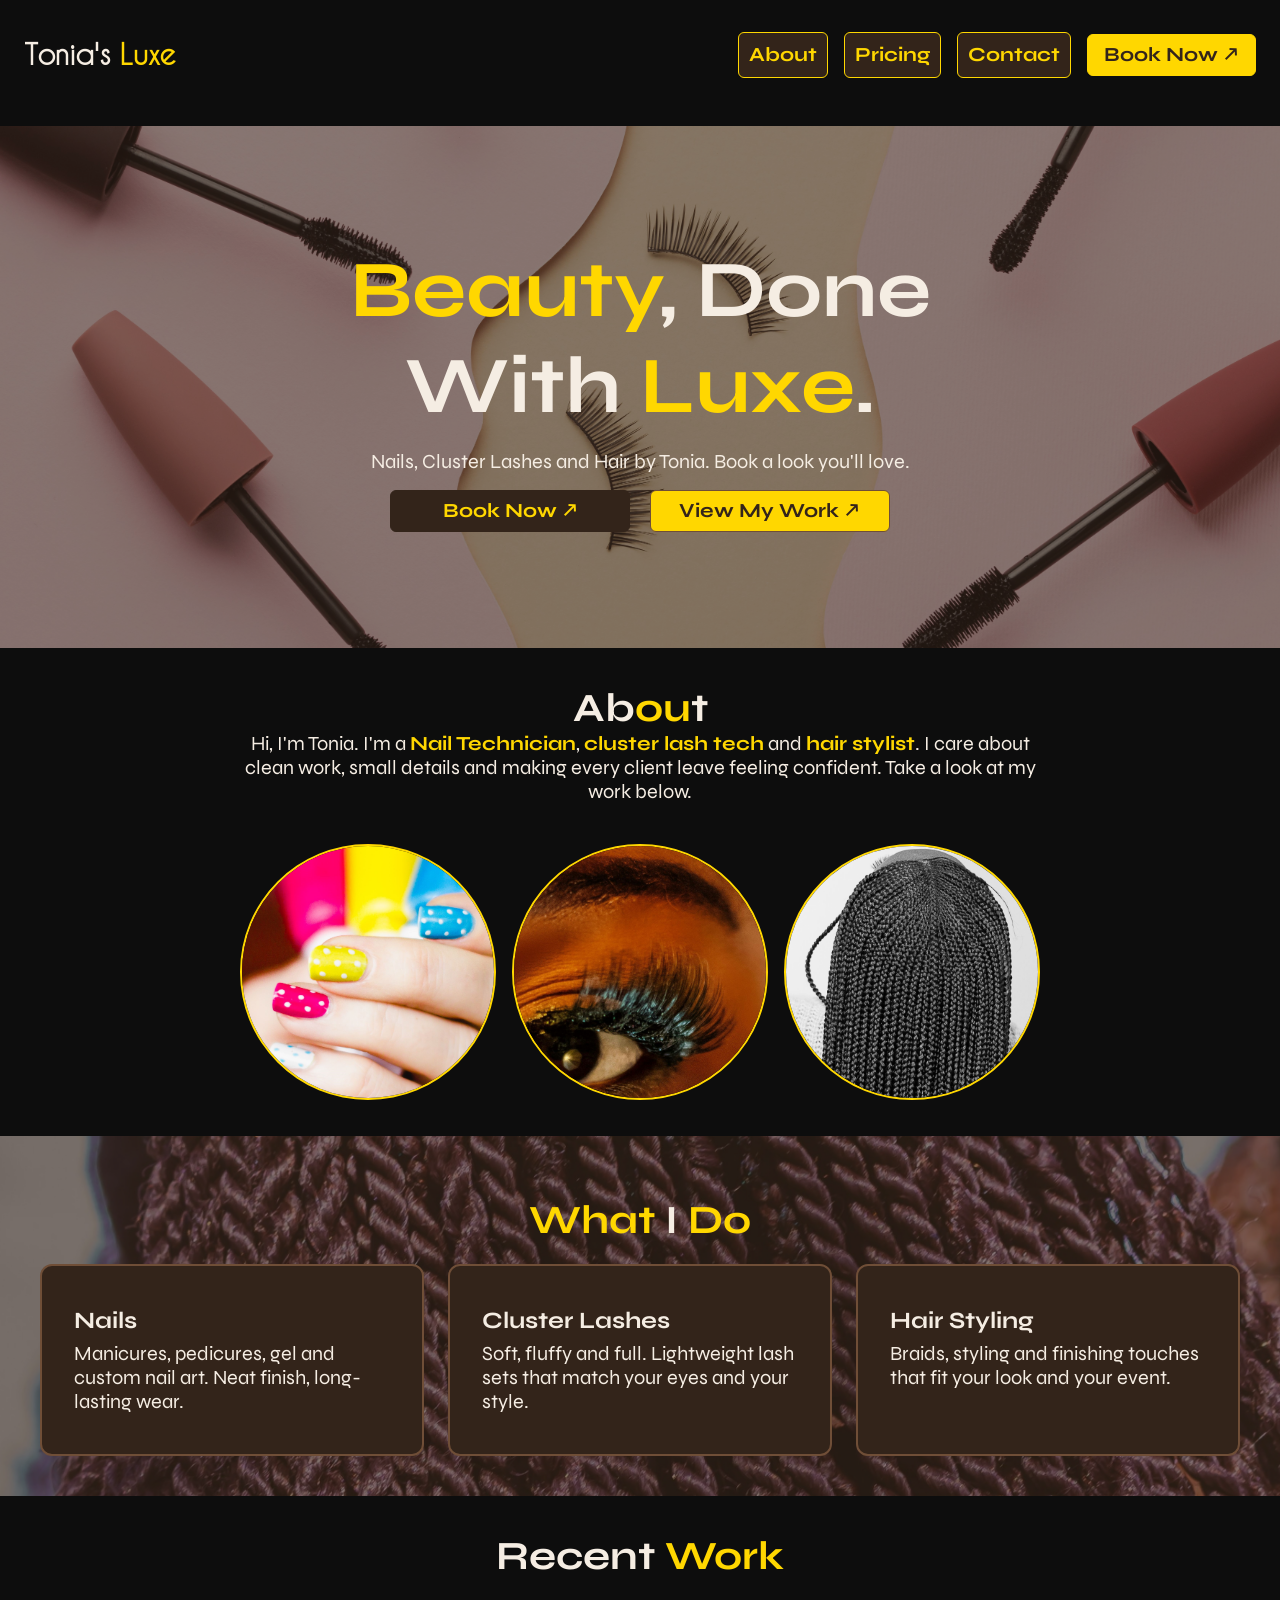
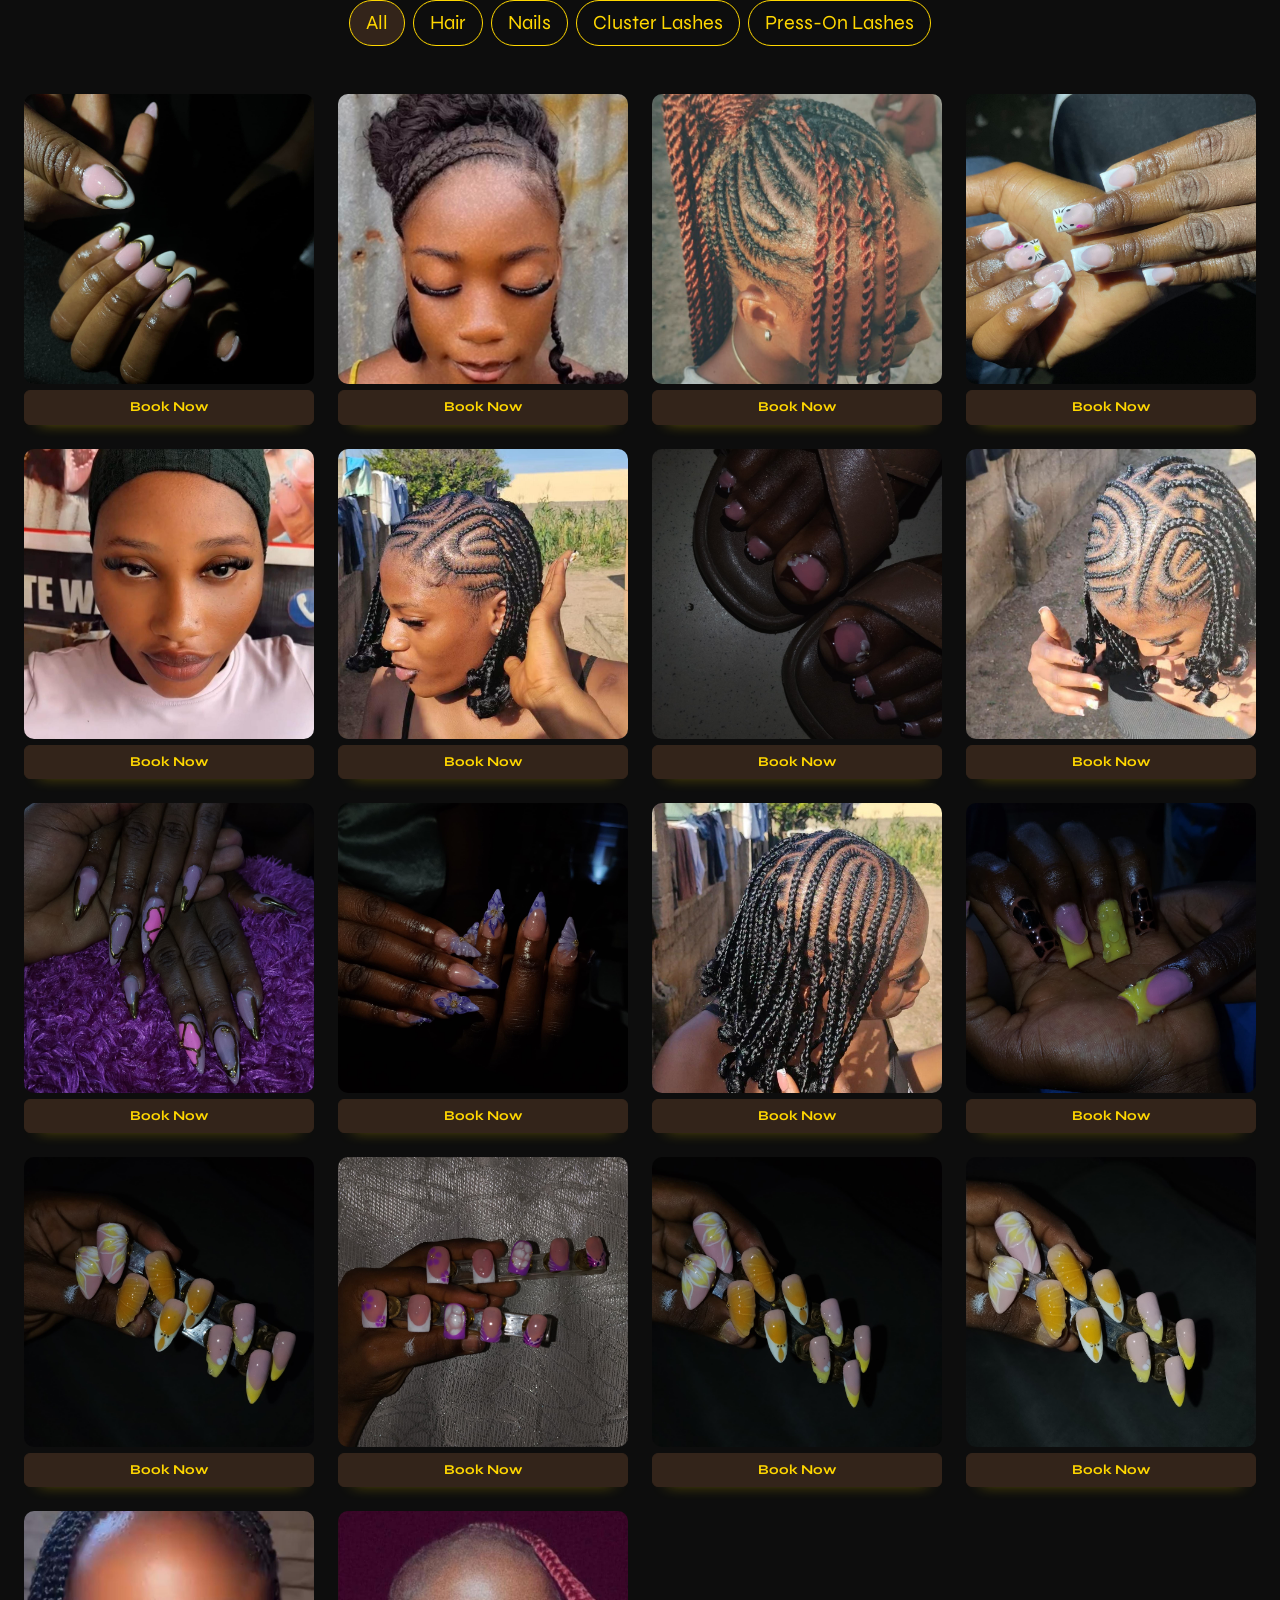
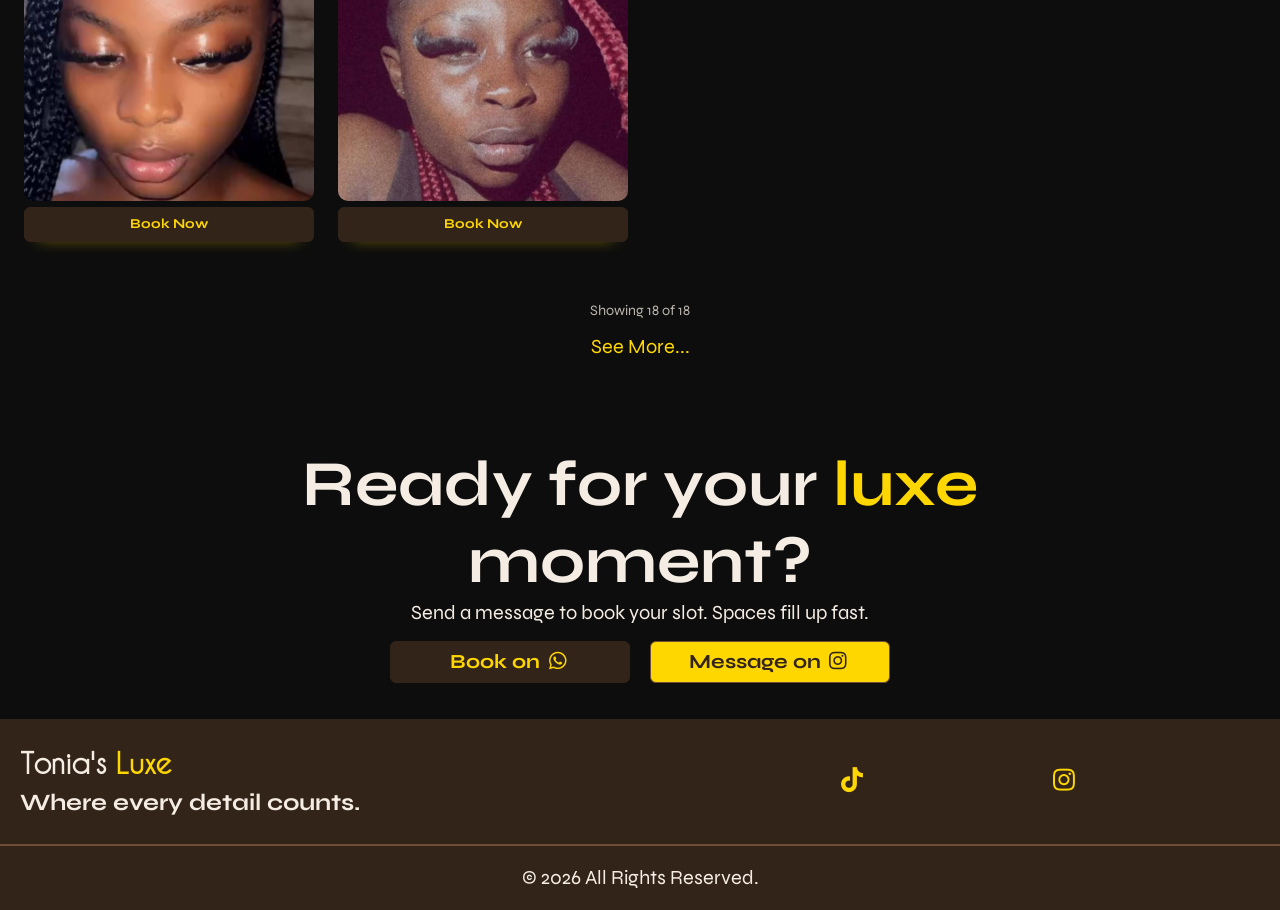
==== commit 4efaa1a0: "hello" ====
--- a/index.html
+++ b/index.html
@@ -5,13 +5,10 @@
     <meta name="viewport" content="width=device-width, initial-scale=1.0" />
     <meta
       name="description"
-      content="Tonia's Luxe. Hair Stylist, Nail Tech and Cluster Lash Tech"
+      content="Discover professional hair styling, nail care and lash services at Tonia's luxe in Abuja. View our services and portfolio."
     />
-    <meta
-      name="keywords"
-      content="Hair Salon, Nail Tech, Lash Tech, Hair Stylist"
-    />
-    <title>Tonia's Luxe | Home</title>
+    <title>Tonia's Luxe | Hair, Nails and Lashes in Abuja</title>
+    <link rel="canonical" href="https://tonialuxe.vercel.app" />
     <link rel="stylesheet" href="fontawesome/css/fontawesome.css" />
     <link rel="stylesheet" href="fontawesome/css/brands.css" />
     <link rel="stylesheet" href="fontawesome/css/solid.css" />
@@ -30,7 +27,9 @@
           </li>
           <li>
             <a
-              href="https://wa.me/2349064681261?text=Hello%20I'd%20like%20to%20your%20pricing"
+              target="_blank"
+              rel="noreferrer noopener"
+              href="https://wa.me/2349064681261?text=Hello%20I'd%20like%20to%20know%20your%20pricing"
               >Pricing</a
             >
           </li>
@@ -41,7 +40,9 @@
 
         <div class="header-cta">
           <a
-            href="https://wa.me/2349064681261?text=Hello%20I'd%20like%20to%20your%20pricing"
+            target="_blank"
+            rel="noreferrer noopener"
+            href="https://wa.me/2349064681261?text=Hello%20I'd%20like%20to%20know%20your%20pricing"
             class="header-btn"
             >Book Now &UpperRightArrow;</a
           >
@@ -68,7 +69,9 @@
 
           <div class="cta">
             <a
-              href="https://wa.me/2349064681261?text=Hello%20I'd%20like%20to%20your%20pricing"
+              target="_blank"
+              rel="noreferrer noopener"
+              href="https://wa.me/2349064681261?text=Hello%20I'd%20like%20to%20know%20your%20pricing"
               class="btn"
               >Book Now &UpperRightArrow;</a
             >
@@ -128,19 +131,22 @@
               <div class="sample">
                 <img
                   src="images/pexels-locrifa-33841318-7066258-----.jpg"
-                  alt=""
+                  alt="neatly painted nails"
                 />
               </div>
 
               <div class="sample">
                 <img
                   src="images/proper-quality-shandis-mDUxgP2nGEI-unsplash(1)(1).jpg"
-                  alt=""
+                  alt="cluster lash"
                 />
               </div>
 
               <div class="sample">
-                <img src="images/j-morgan-yWcWeMGVPjk-unsplash(1).jpg" alt="" />
+                <img
+                  src="images/j-morgan-yWcWeMGVPjk-unsplash(1).jpg"
+                  alt="hair"
+                />
               </div>
             </div>
           </div>
@@ -196,18 +202,55 @@
             <button data-filter="hair">Hair</button>
             <button data-filter="nails">Nails</button>
             <button data-filter="lash">Cluster Lashes</button>
+            <button data-filter="press">Press-On Lashes</button>
           </div>
 
           <div class="tab-grid">
+            <figure data-category="nails">
+              <img
+                alt="image is loading, image of my work though."
+                loading="lazy"
+                src="./images/nails/14.jpg"
+              />
+              <figcaption>
+                <a
+                  class="btn"
+                  target="_blank"
+                  rel="noreferrer noopener"
+                  href="https://wa.me/2349064681261?text=Hello%20I%20want%20this%20style"
+                  >Book Now</a
+                >
+              </figcaption>
+            </figure>
+
+            <figure data-category="lash">
+              <img
+                alt="image is loading, image of my work though."
+                loading="lazy"
+                src="./images/lash/3.jpg"
+              />
+              <figcaption>
+                <a
+                  class="btn"
+                  target="_blank"
+                  rel="noreferrer noopener"
+                  href="https://wa.me/2349064681261?text=Hello%20I%20want%20this%20style"
+                  >Book Now</a
+                >
+              </figcaption>
+            </figure>
+
             <figure data-category="hair">
               <img
-                alt="clear cut nail styling"
-                loading="lazy"
-                src="./images/work/1.jpg"
-              />
-              <figcaption>
-                <a
-                  class="btn"
+                alt="image is loading, image of my work though."
+                loading="lazy"
+                src="./images/hair/15.jpg"
+              />
+              <figcaption>
+                <a
+                  class="btn"
+                  target="_blank"
+                  rel="noreferrer noopener"
                   href="https://wa.me/2349064681261?text=Hello%20I%20want%20this%20style"
                   >Book Now</a
                 >
@@ -216,13 +259,15 @@
 
             <figure data-category="nails">
               <img
-                alt="image is loading"
-                loading="lazy"
-                src="./images/work/2.jpg"
-              />
-              <figcaption>
-                <a
-                  class="btn"
+                alt="image is loading, image of my work though."
+                loading="lazy"
+                src="./images/nails/15.jpg"
+              />
+              <figcaption>
+                <a
+                  class="btn"
+                  target="_blank"
+                  rel="noreferrer noopener"
                   href="https://wa.me/2349064681261?text=Hello%20I%20want%20this%20style"
                   >Book Now</a
                 >
@@ -230,21 +275,16 @@
             </figure>
 
             <figure data-category="lash">
-              <img alt="nail tech" loading="lazy" src="./images/work/3.jpg" />
-              <figcaption>
-                <a
-                  class="btn"
-                  href="https://wa.me/2349064681261?text=Hello%20I%20want%20this%20style"
-                  >Book Now</a
-                >
-              </figcaption>
-            </figure>
-
-            <figure data-category="hair nails">
-              <img alt="nail" loading="lazy" src="./images/work/4.jpg" />
-              <figcaption>
-                <a
-                  class="btn"
+              <img
+                alt="image is loading, image of my work though."
+                loading="lazy"
+                src="./images/lash/5.jpg"
+              />
+              <figcaption>
+                <a
+                  class="btn"
+                  target="_blank"
+                  rel="noreferrer noopener"
                   href="https://wa.me/2349064681261?text=Hello%20I%20want%20this%20style"
                   >Book Now</a
                 >
@@ -252,10 +292,16 @@
             </figure>
 
             <figure data-category="hair">
-              <img alt="nails" loading="lazy" src="./images/work/5.jpg" />
-              <figcaption>
-                <a
-                  class="btn"
+              <img
+                alt="image is loading, image of my work though."
+                loading="lazy"
+                src="./images/hair/16.jpg"
+              />
+              <figcaption>
+                <a
+                  class="btn"
+                  target="_blank"
+                  rel="noreferrer noopener"
                   href="https://wa.me/2349064681261?text=Hello%20I%20want%20this%20style"
                   >Book Now</a
                 >
@@ -263,10 +309,166 @@
             </figure>
 
             <figure data-category="nails">
-              <img alt="nails" loading="lazy" src="./images/work/6.jpg" />
-              <figcaption>
-                <a
-                  class="btn"
+              <img
+                alt="image is loading, image of my work though."
+                loading="lazy"
+                src="./images/nails/16.jpg"
+              />
+              <figcaption>
+                <a
+                  class="btn"
+                  target="_blank"
+                  rel="noreferrer noopener"
+                  href="https://wa.me/2349064681261?text=Hello%20I%20want%20this%20style"
+                  >Book Now</a
+                >
+              </figcaption>
+            </figure>
+
+            <figure data-category="hair">
+              <img
+                alt="image is loading, image of my work though."
+                loading="lazy"
+                src="./images/hair/17.jpg"
+              />
+              <figcaption>
+                <a
+                  class="btn"
+                  target="_blank"
+                  rel="noreferrer noopener"
+                  href="https://wa.me/2349064681261?text=Hello%20I%20want%20this%20style"
+                  >Book Now</a
+                >
+              </figcaption>
+            </figure>
+
+            <figure data-category="nails">
+              <img
+                alt="image is loading, image of my work though."
+                loading="lazy"
+                src="./images/nails/17.jpg"
+              />
+              <figcaption>
+                <a
+                  class="btn"
+                  target="_blank"
+                  rel="noreferrer noopener"
+                  href="https://wa.me/2349064681261?text=Hello%20I%20want%20this%20style"
+                  >Book Now</a
+                >
+              </figcaption>
+            </figure>
+
+            <figure data-category="nails">
+              <img
+                alt="image is loading, image of my work though."
+                loading="lazy"
+                src="./images/nails/18.jpg"
+              />
+              <figcaption>
+                <a
+                  class="btn"
+                  target="_blank"
+                  rel="noreferrer noopener"
+                  href="https://wa.me/2349064681261?text=Hello%20I%20want%20this%20style"
+                  >Book Now</a
+                >
+              </figcaption>
+            </figure>
+
+            <figure data-category="hair">
+              <img
+                alt="image is loading, image of my work though."
+                loading="lazy"
+                src="./images/hair/18.jpg"
+              />
+              <figcaption>
+                <a
+                  class="btn"
+                  target="_blank"
+                  rel="noreferrer noopener"
+                  href="https://wa.me/2349064681261?text=Hello%20I%20want%20this%20style"
+                  >Book Now</a
+                >
+              </figcaption>
+            </figure>
+
+            <figure data-category="nails">
+              <img
+                alt="image is loading, image of my work though."
+                loading="lazy"
+                src="./images/nails/19.jpg"
+              />
+              <figcaption>
+                <a
+                  class="btn"
+                  target="_blank"
+                  rel="noreferrer noopener"
+                  href="https://wa.me/2349064681261?text=Hello%20I%20want%20this%20style"
+                  >Book Now</a
+                >
+              </figcaption>
+            </figure>
+
+            <figure data-category="press">
+              <img
+                alt="image is loading, image of my work though."
+                loading="lazy"
+                src="./images/press_on/2.jpg"
+              />
+              <figcaption>
+                <a
+                  class="btn"
+                  target="_blank"
+                  rel="noreferrer noopener"
+                  href="https://wa.me/2349064681261?text=Hello%20I%20want%20this%20style"
+                  >Book Now</a
+                >
+              </figcaption>
+            </figure>
+            <figure data-category="press">
+              <img
+                alt="image is loading, image of my work though."
+                loading="lazy"
+                src="./images/press_on/3.jpg"
+              />
+              <figcaption>
+                <a
+                  class="btn"
+                  target="_blank"
+                  rel="noreferrer noopener"
+                  href="https://wa.me/2349064681261?text=Hello%20I%20want%20this%20style"
+                  >Book Now</a
+                >
+              </figcaption>
+            </figure>
+            <figure data-category="press">
+              <img
+                alt="image is loading, image of my work though."
+                loading="lazy"
+                src="./images/press_on/4.jpg"
+              />
+              <figcaption>
+                <a
+                  class="btn"
+                  target="_blank"
+                  rel="noreferrer noopener"
+                  href="https://wa.me/2349064681261?text=Hello%20I%20want%20this%20style"
+                  >Book Now</a
+                >
+              </figcaption>
+            </figure>
+            <figure data-category="press">
+              <img
+                alt="image is loading, image of my work though."
+                loading="lazy"
+                src="./images/press_on/5.jpg"
+              />
+              <figcaption>
+                <a
+                  class="btn"
+                  target="_blank"
+                  rel="noreferrer noopener"
                   href="https://wa.me/2349064681261?text=Hello%20I%20want%20this%20style"
                   >Book Now</a
                 >
@@ -274,21 +476,33 @@
             </figure>
 
             <figure data-category="lash">
-              <img alt="nails" loading="lazy" src="./images/work/7.jpg" />
-              <figcaption>
-                <a
-                  class="btn"
-                  href="https://wa.me/2349064681261?text=Hello%20I%20want%20this%20style"
-                  >Book Now</a
-                >
-              </figcaption>
-            </figure>
-
-            <figure data-category="lash nails">
-              <img alt="nails" loading="lazy" src="./images/work/8.jpg" />
-              <figcaption>
-                <a
-                  class="btn"
+              <img
+                alt="image is loading, image of my work though."
+                loading="lazy"
+                src="./images/lash/2.jpg"
+              />
+              <figcaption>
+                <a
+                  class="btn"
+                  target="_blank"
+                  rel="noreferrer noopener"
+                  href="https://wa.me/2349064681261?text=Hello%20I%20want%20this%20style"
+                  >Book Now</a
+                >
+              </figcaption>
+            </figure>
+
+            <figure data-category="lash">
+              <img
+                alt="image is loading, image of my work though."
+                loading="lazy"
+                src="./images/lash/9.jpg"
+              />
+              <figcaption>
+                <a
+                  class="btn"
+                  target="_blank"
+                  rel="noreferrer noopener"
                   href="https://wa.me/2349064681261?text=Hello%20I%20want%20this%20style"
                   >Book Now</a
                 >
@@ -316,11 +530,17 @@
 
           <div class="cta">
             <a
-              href="https://wa.me/2349064681261?text=Hello%20I'd%20like%20to%20your%20pricing"
+              target="_blank"
+              rel="noreferrer noopener"
+              href="https://wa.me/2349064681261?text=Hello%20I'd%20like%20to%20know%20your%20pricing"
               class="btn"
               >Book on <i class="fa-brands fa-whatsapp"></i
             ></a>
-            <a href="https://www.instagram.com/tonialuke111" class="btn-2"
+            <a
+              target="_blank"
+              rel="noreferrer noopener"
+              href="https://www.instagram.com/tonialuke111"
+              class="btn-2"
               >Message on <i class="fa-brands fa-instagram"></i
             ></a>
           </div>
@@ -338,12 +558,20 @@
         <div class="socials">
           <ul>
             <li>
-              <a href="https://vm.tiktok.com/ZS9UBJeCFP81C-ki1kR/">
+              <a
+                target="_blank"
+                rel="noreferrer noopener"
+                href="https://vm.tiktok.com/ZS9UBJeCFP81C-ki1kR/"
+              >
                 <i class="fa-brands fa-tiktok"></i>
               </a>
             </li>
             <li>
-              <a href="https://www.instagram.com/tonialuke111">
+              <a
+                target="_blank"
+                rel="noreferrer noopener"
+                href="https://www.instagram.com/tonialuke111"
+              >
                 <i class="fa-brands fa-instagram"></i>
               </a>
             </li>
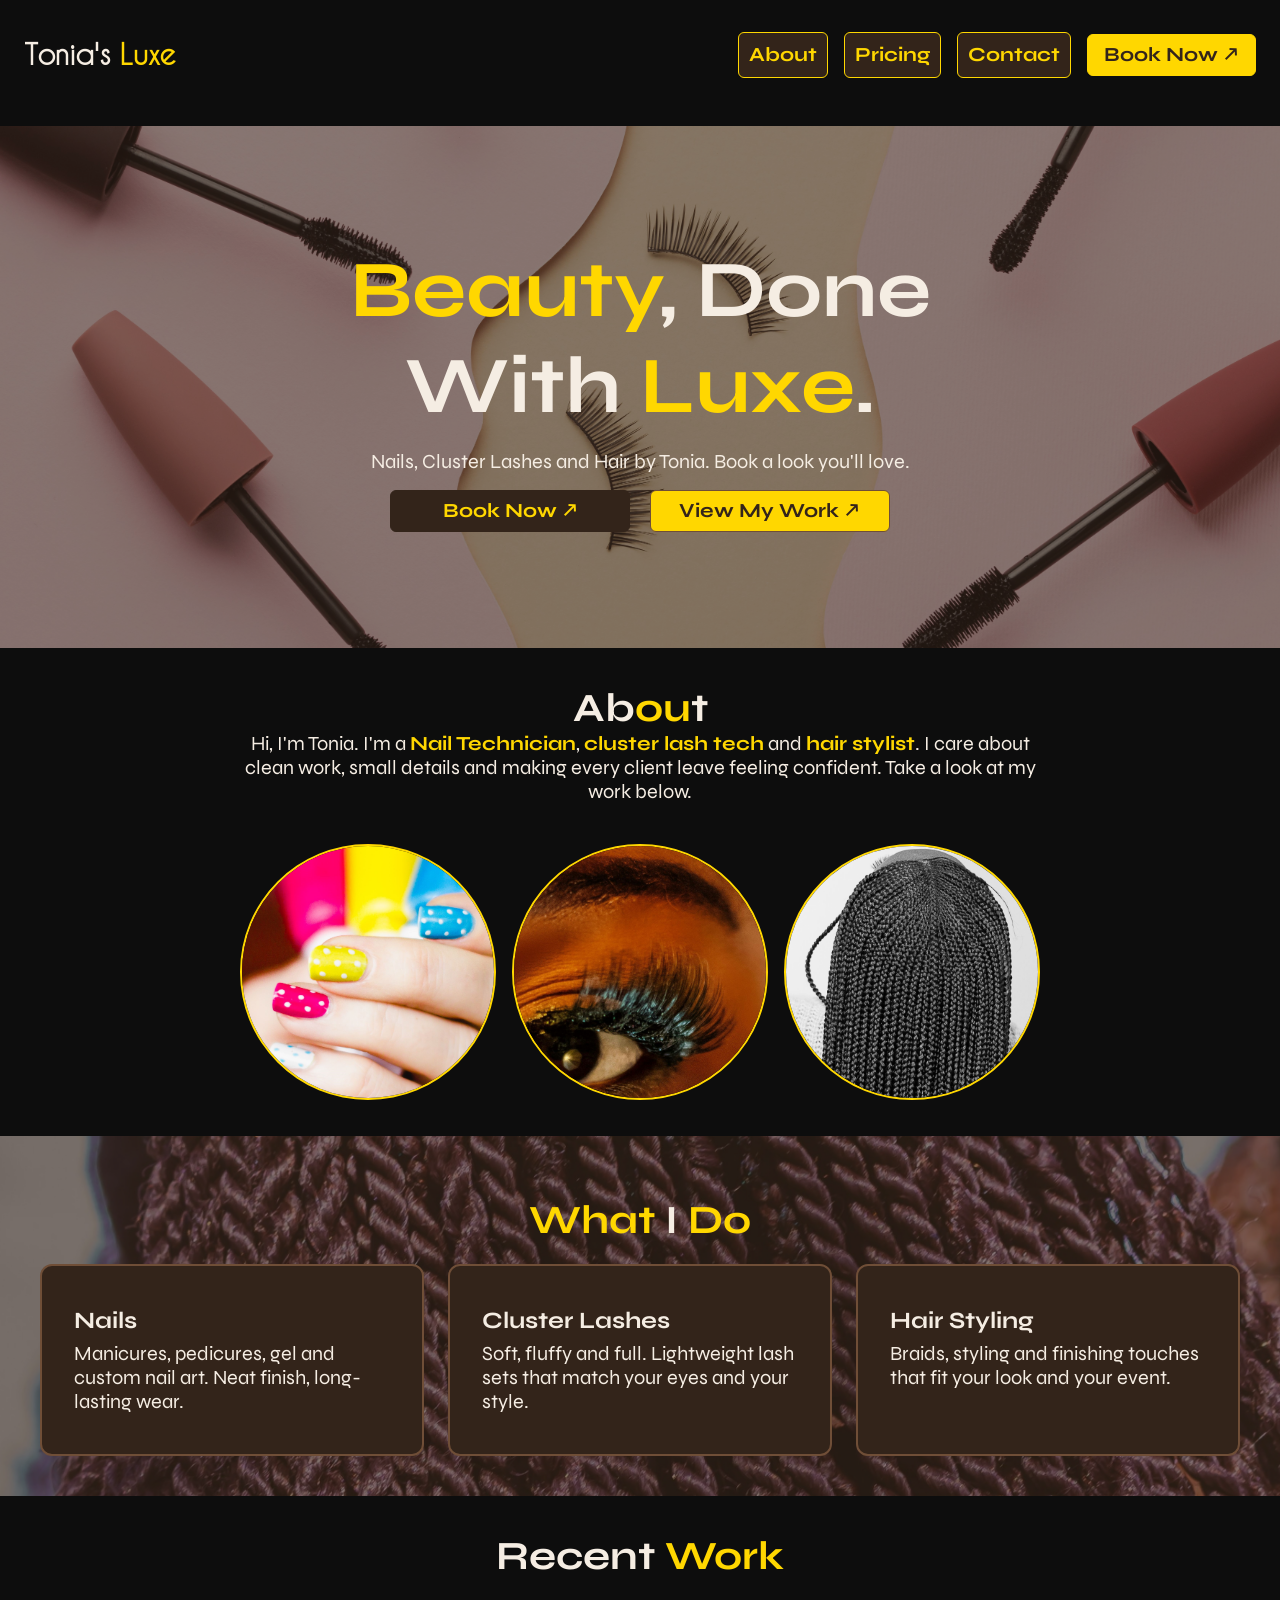
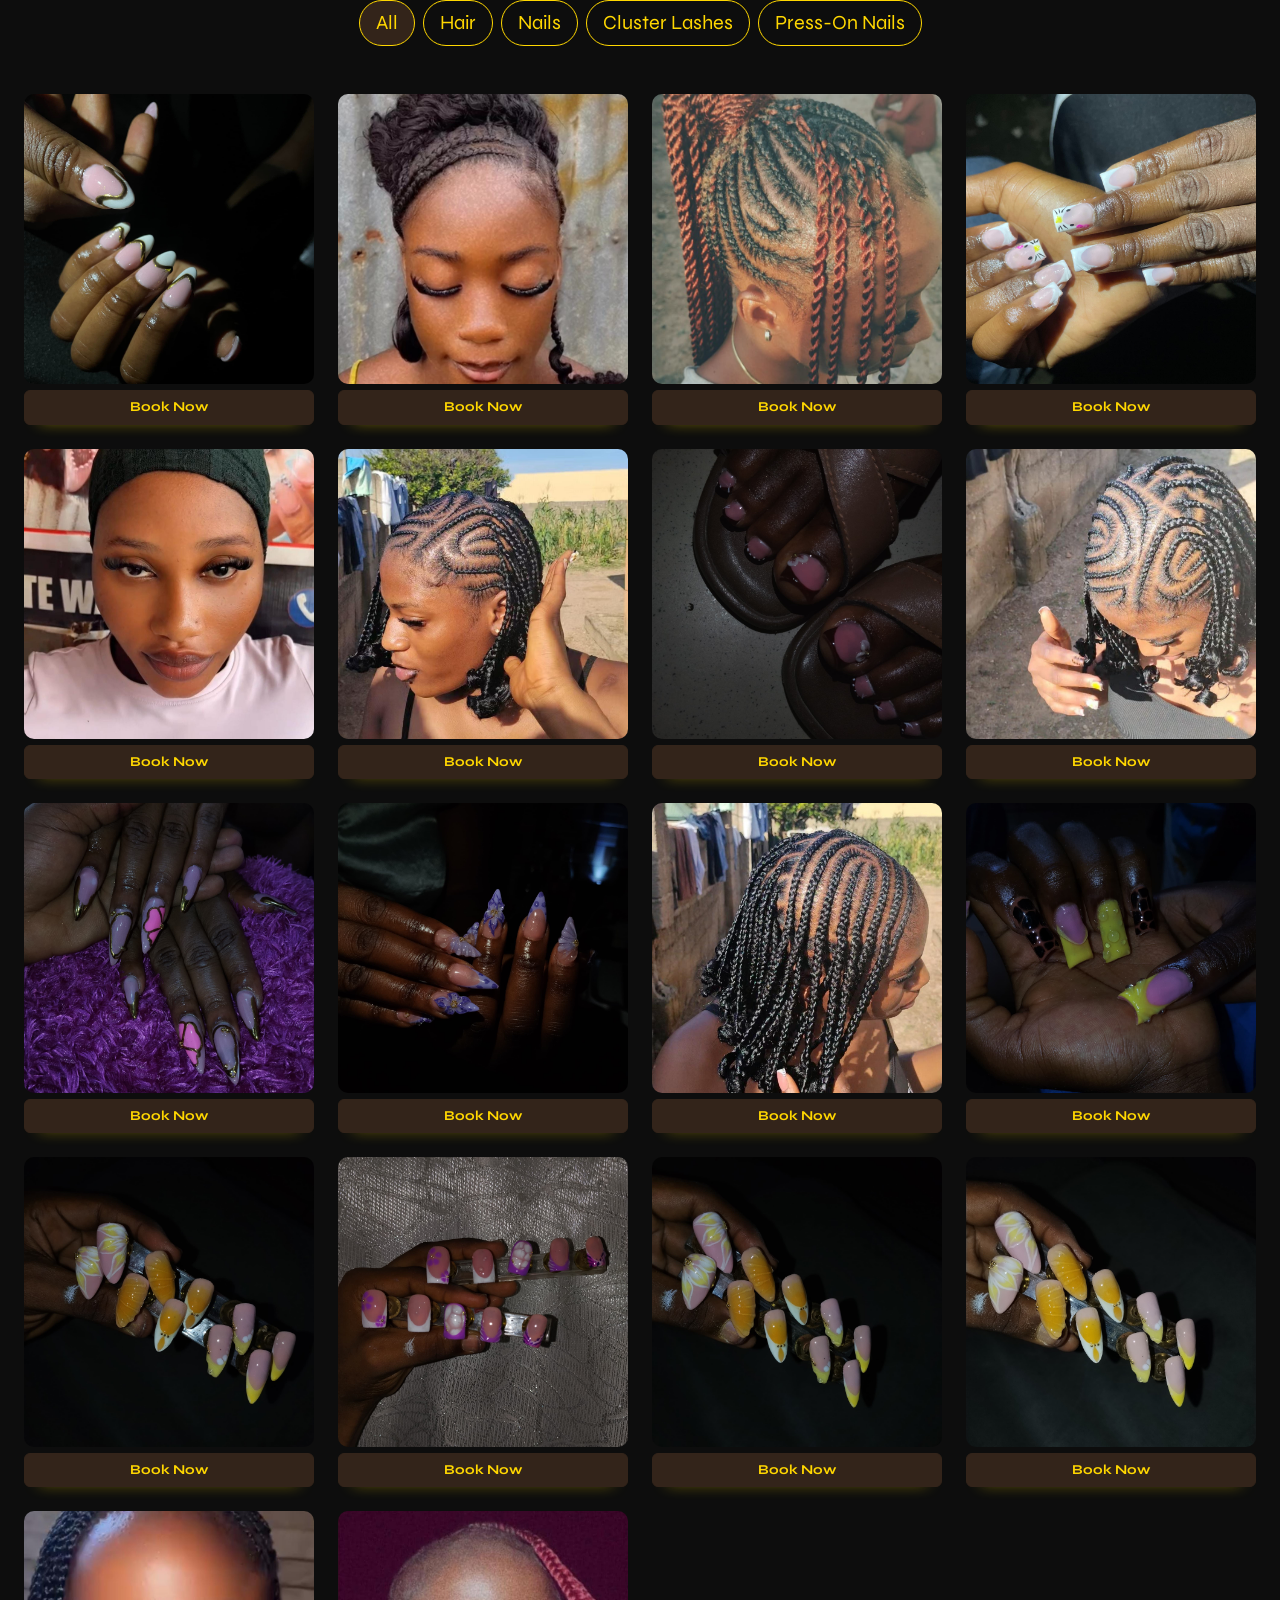
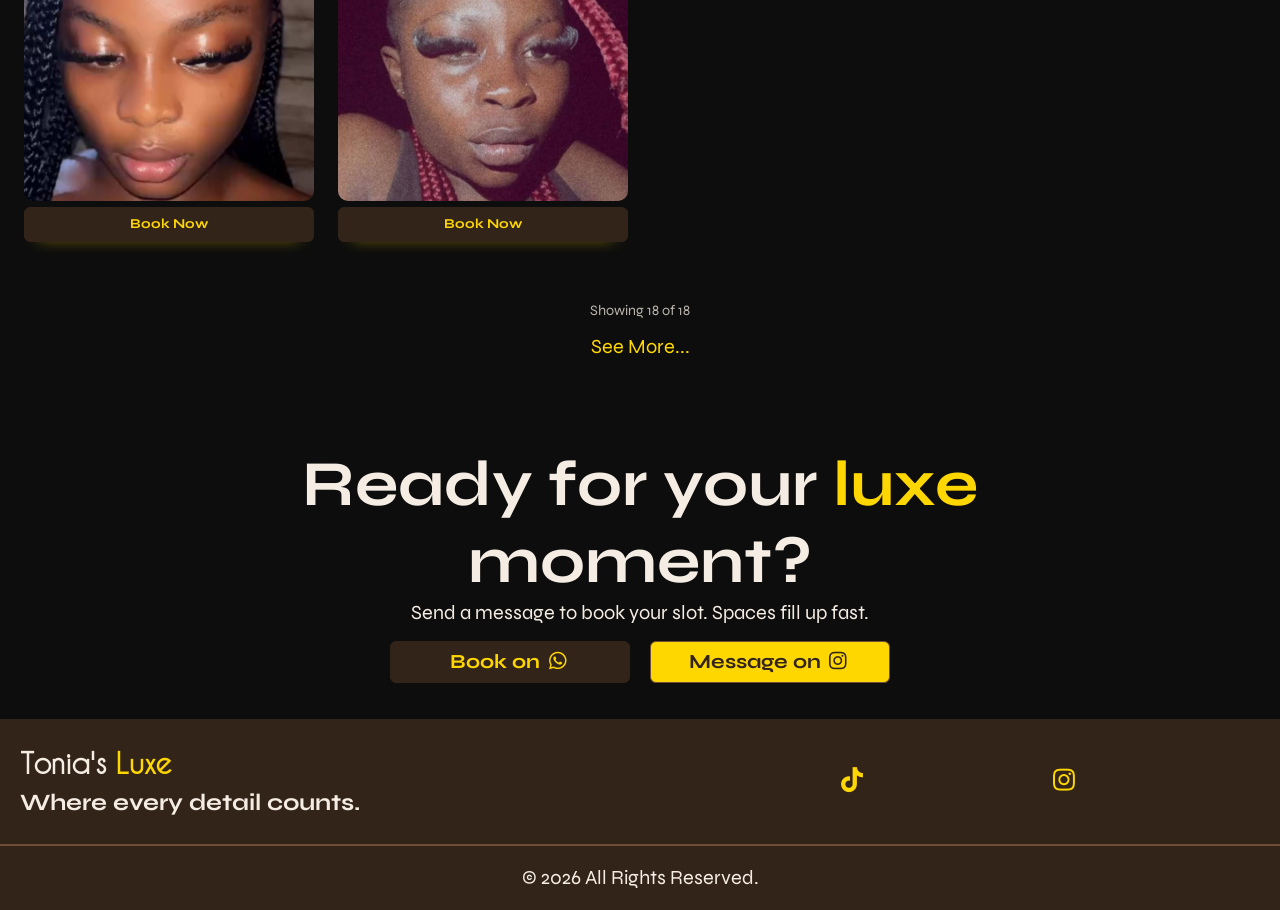
==== commit 92d300a3: "Change button label from 'Press-On Lashes' to 'Press-On Nails'" ====
--- a/index.html
+++ b/index.html
@@ -202,7 +202,7 @@
             <button data-filter="hair">Hair</button>
             <button data-filter="nails">Nails</button>
             <button data-filter="lash">Cluster Lashes</button>
-            <button data-filter="press">Press-On Lashes</button>
+            <button data-filter="press">Press-On Nails</button>
           </div>
 
           <div class="tab-grid">
